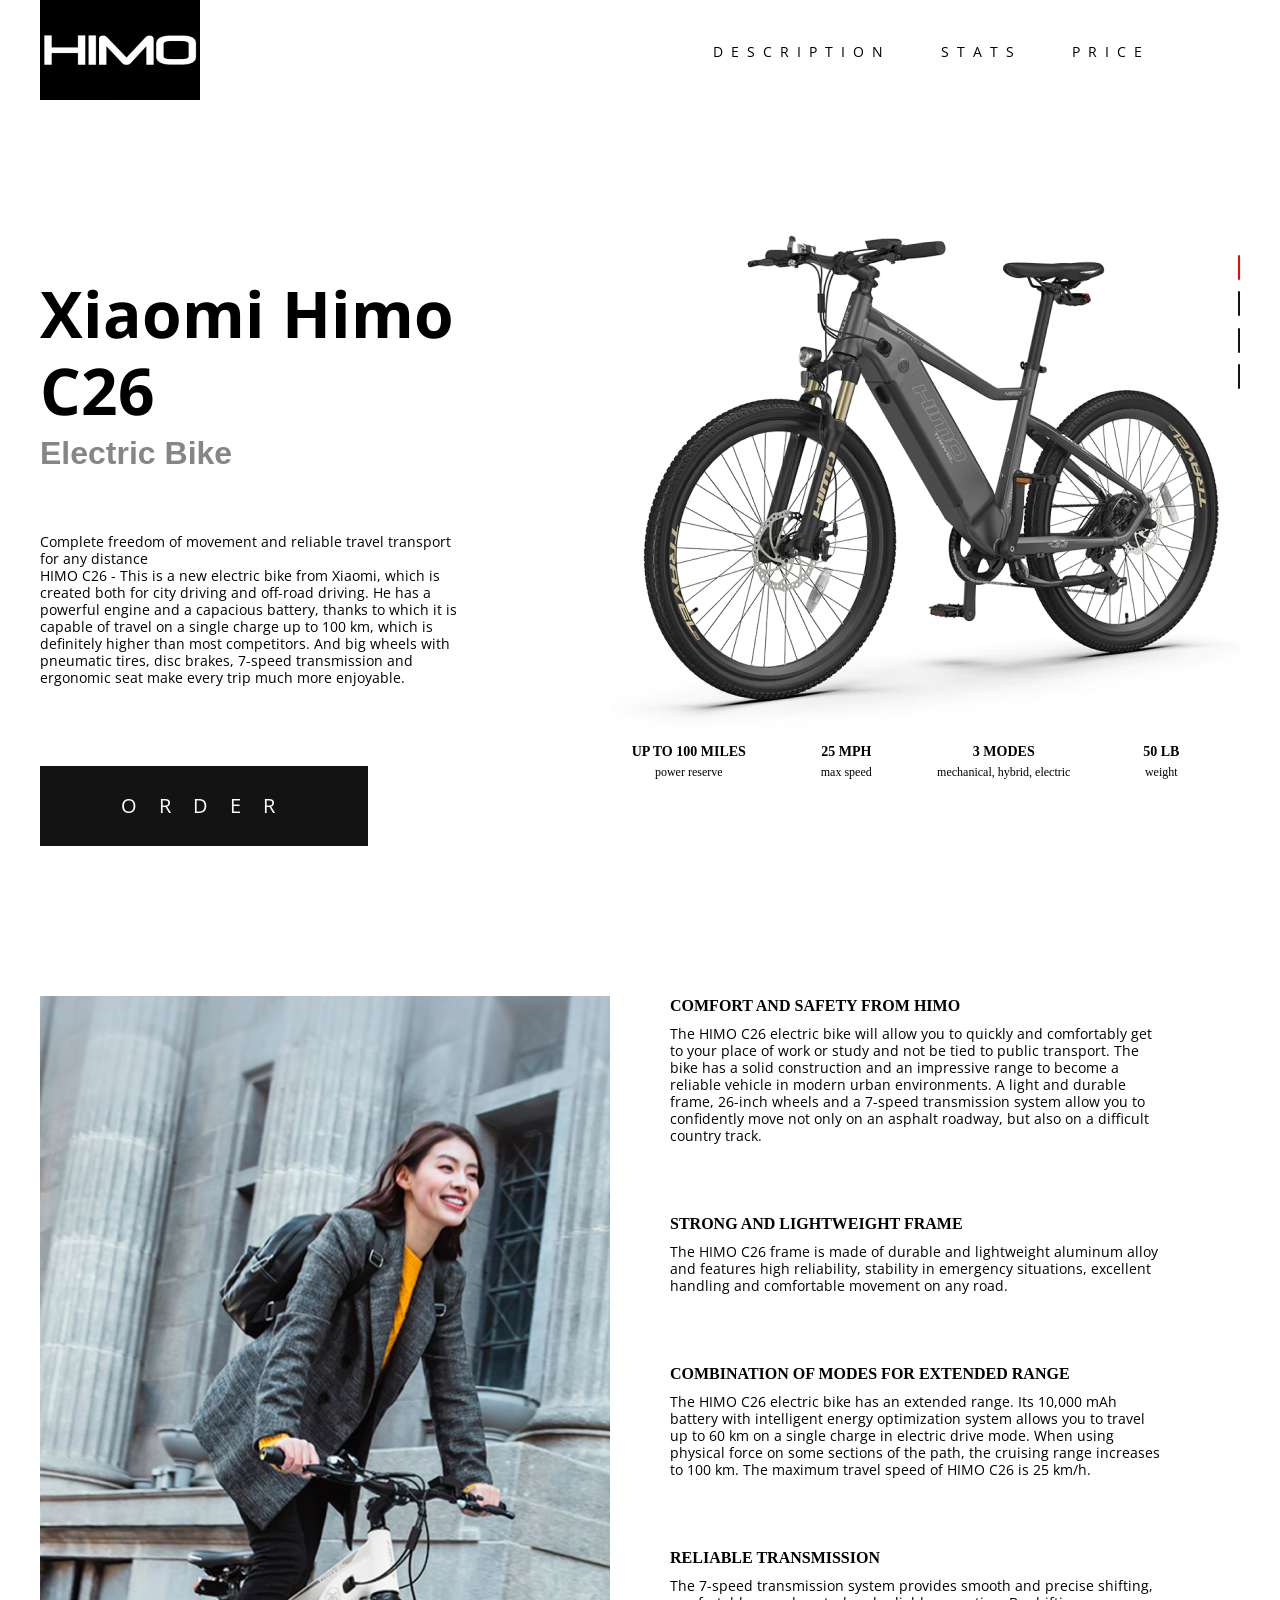
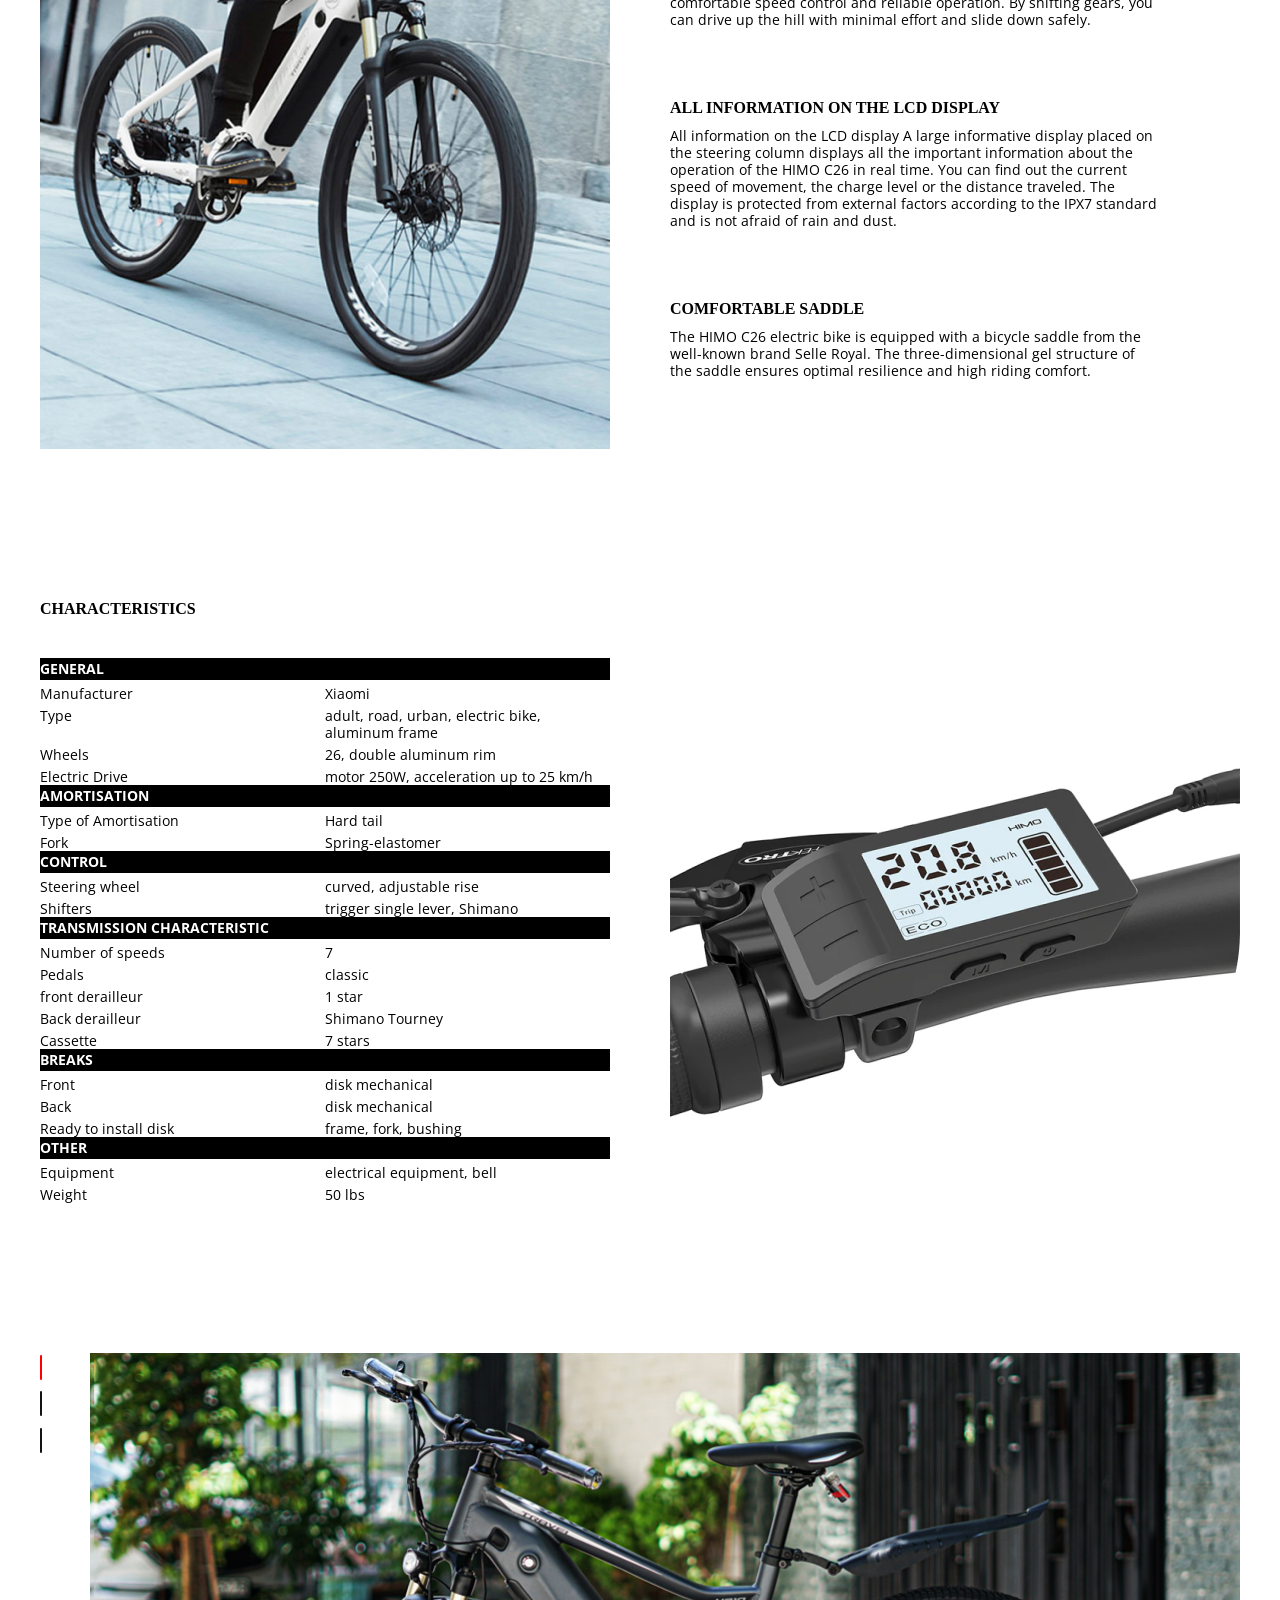
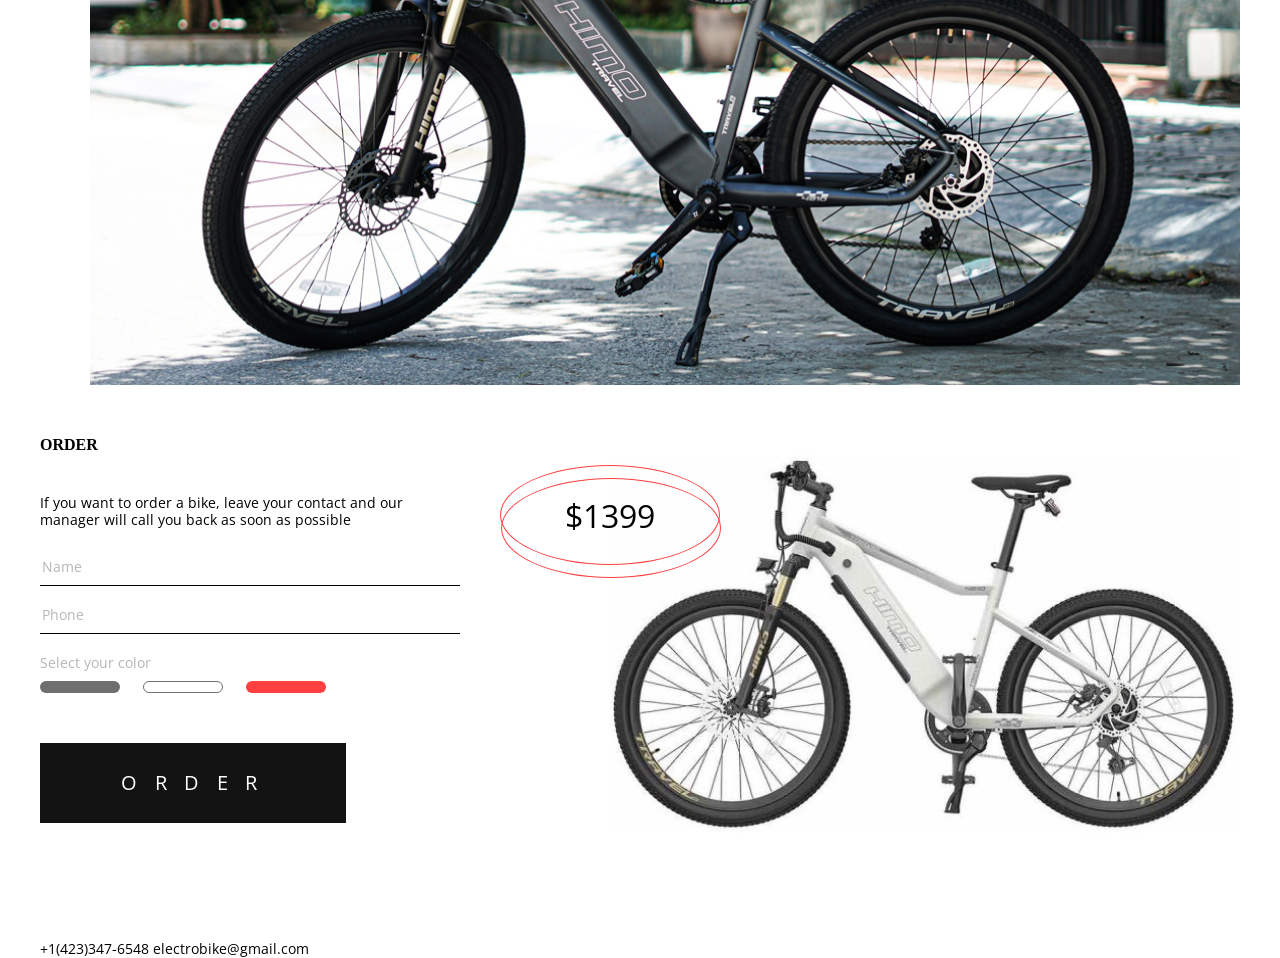
==== index.html @ 9885dae0 "footer template" ====
<!-- 
1. The first thing we do we create tag header with class header: header.header for navigation (under header means top thing aka navigation)

2. It is good rule to give a class/name to most tags, it make easy to work with them later, like apply property to them.

3. It is not a good practise to create .container for whole document. Better way to create same size container for different features in a page. Optimum widht 1200px. This size is good for human eye. 
<header class="header">
        <div class="container">

4. Creating logo and menu. You might think to put inside empty .container element but not, because you only use it for creating size of that container width 1200. 
In this case you create one more div.header__iner
  <header class="header">
        <div class="container">
            <div class="header__iner">
                and put inside logo and menu

5. header__iner  use double underscore as bem method, there are many other methods. - or _ but use __ : block is header and inside of it there is element header__iner and if wants to modiffy origginal use -- so it is header--popular

-6. Logo is always link, so we put image teg between a tag.

-7. for navigation around website use tag <nav> with class menu. it convention (from back in the day) to do as list ul li and inside anchors 

-8. class put right after opening tag: <img class="logo__img" src="images/logo.jpg" alt="logo">

9. Shortcuts:  w33.3%  h50  bgc  div#od  p0-10  mr70  m0-0-60  posa  tac 

10. !!! * {           the first line in css file
    box-sizing: border-box; or content-box;
    If border-box it is fix size and affect inword and if content-box the size is increasing outword
    standart set to content-box but for markup is better to set border-box
}

11. locate block in the middle use margin: 0 auto; where 0 - top & bottom and auto - will lead to repel from left & right to the middle as much as possible

12. !! width: 1200px it is not good practise to use static (constant) width, because it is not just being used on big displays, but also work on mobile devises as well. So instead we use max-width: 1200px, so when there is big screen it will use 1200, otherwise it will use whatever it can.

13. The most left edge of display in mobile devices too close to edge of phone so we need to make room from left side till text, it achives by using padding: 0 10px; 10px is optimum value for space. Also if there is set width 1200 then we have to increase by 20 because of padding

14. !!!! Every tag in html by default assign curtain padding and marging. It has done back in the day. So to solve this problem (but it does not completely set everything to 0, some still have p and m) need to download normalize css and !! important to insert before style.css otherwise it will override your style if you put normalize below

15 display: flex; locate blocks in a row

16 justify-content: space-betwen; will locate 2 blocks on the ends

17 Figma to see distance we select Inspection tab then select edge and than press and hold key Opt

18. ul has padding on the left where markers are so we put pl0, as well margin to 0; together with * we put them at the begining like standart.

19. list-style: none; to remove bullets from unordered list

20. If logo and text in different levels (vertically) to center them, inside the flexible container align-items: center 
She said that justify-content positions elements across the horizontal axis because the word itself is longer than align-items.

- 21. Color for anchor or text good practice to use color: inherit; If we want all navigation the same color, we assign value for main div and the rest is just inherit. 
Inheritance apply from the nearest div. Because link usually blue color

22. From lower case to upper case - we use text-transform: uppercase;

23. In body we set text size, font ... and downloading them from google fonts, adding bold if needed, see in figma all possible text weight. 
Put that font in body, not just in link.
Font-size, color, line-height

24. !! selector1 + selector2 {}, here + means 2nd selector. .menu__item + .menu__item How does it work. It search for selector1, then it looks for 2nd selector and it only apply properties to 2nd selector. It very handy when we do not want to apply property to all elements but only for specific elements. 1 element -50- 2 element -50- 3 element -20-     We originaly apply them 20 it creates 40 then we need 10 so we use this combination

Applying padding-top: 50px; for all but first .info__item + .info__item

! Margin and Padding is same thing you only see difference when there is backround color, otherwise it is white. Use margin: auto to center it.

25. !! With help of padding to anchor as well as assigning color to :hover it is create rectangular shape of hover effect. And we  can change size of rectangular with padding.

26. Transition need to make it slowly changes effect instead of momentarally 

27. Pixels - photos when you zoom in it shows squares and quality worsen. Unlike in vector images - they created from lines, curves when you zoom them they always in a good quality. 

28. !! Jpeg is smaller in a size but does not have transperency (white background) unlike in PNG but it is a bigger size.

29. if we add hidden in a class. It will hide everything inside that class <div> class="modal hidden"</div> and if we remove it then it will show. But before that we need to add .hidden {display: none;}

30. When we create general empty div/section in which will be located relative elements to this div. So for this one we assign padding to div above and down: 100px 0 150px;

31. When use Flex need use flex-basis instead of width. It is almost synonym, only means along main axe. But it also fine to use width

32. when 2 classes are the same to apply different property to each one use :nth-child(1) then 2 but need to wrap them in extra div

33. If in Figma does not show size use rectengular in order to know size

34. Vertical margin has issue if to put margin-bottom: 20 and margin-top: 30. Instead of margin: 50 will be largest margin: 30. Good practise to use always margin-bottom or margin-top.

35. For link apply padding and marging we have to use display: inline-block, because by default link is a span

36. To create space between leters using: letter-spacing: (1.1)em;

37. Slick slider written on JQuery, browser by itself does not understand JQ unless we specify to browser how to use JQ. We do it same way as we attached google fonts. Searching for "google jquery cdn"  <script src="https://ajax.googleapis.com/ajax/libs/jquery/3.6.0/jquery.min.js"></script> and paste it in html

38. <script> locate them before closing <body> because scripts are more resoursable, that is why need more time to load them. That is why for us more important to load content and only then script. Otherwise if we put them on top, once it load it will take few seconds and only then load content. Nobody will wait that long and go out from site.

39. Then we need to create and attach file like folder js with file main.js and connect it below JQ script

40. Structure of slider located in tab 'usage'. It need to be one parent div and childs div aka our images. In our example there are: bike-slider and bike-slider__item. 
Second we need to link slick.css but first we need to download it from slick website and copy slick.css to our styles folder.
Third same thing with slick.min.js 
Forth link css and js in html
! Our own styles.css need to be last from css links
! Same thing with connecting js; JQ first, then slick.min.js
Fifth. In main.js $(function () {$(".bike-slider").slick({});});
Six. There is some issues we have to add: max-width: 630px in .bike__column-slider
Seventh. We can also add theme from slick to chose how it gonna look.
Eights: In slick - settings we can customize: git rid of arrows or add dots.$(function () {$(".bike-slider").slick({arrows: false,dots: true,});});
Nines: Custumes dots, right click on them .slick-dots


position: absolute; allows to put it anywhere with properties top, right, bottom, left

41. To copy image from Figma: click on image -> Design -> Export -> select jpg

42. Applying padding-top: 50px; for all but first .info__item + .info__item

When we create empty div and inside of this empty div we will put other tags. This empty div we use to set distance to other element below this one like margin-bottom: 150px;

43. Property inside flex: align-self: center we use it in flex box

44. If two things have same properties, in styles.css we just separate them with comma .form__input-name, .form__input-phone {}

45. border: none; to remove border from input field and put placeholder and border-bottom to make underline

46. radio input (circle) we can not apply styles to it, so we need to hide it.

47. once we click on input, by default it gives us outline, to remove it use outline: none

48. if we won't add property name to each radio input then user can select multiple radio buttons at once, name='' preventing it.

49. in radio; property checked means by default that radio button will be selected once page loaded originaly. 

50. if we use property position: absolute; it will be relate to entire screen, but if this div located inside other div and we apply position: relative to parent div, then child div with property  position: absolute will be position based on size of parent, with the help of left, right
-->

<!DOCTYPE html>
<html lang="en">
  <head>
    <meta charset="UTF-8" />
    <meta name="viewport" content="width=device-width, initial-scale=1.0" />
    <title>Xiaomi</title>
    <link rel="stylesheet" href="css/normalize.css" />
    <link rel="preconnect" href="https://fonts.googleapis.com" />
    <link rel="preconnect" href="https://fonts.gstatic.com" crossorigin />
    <link
      href="https://fonts.googleapis.com/css2?family=Charis+SIL:wght@400;700&family=Open+Sans&display=swap"
      rel="stylesheet"
    />
    <link rel="stylesheet" href="css/slick.css" />
    <link rel="stylesheet" href="css/style.css" />
  </head>

  <body>
    <header class="header">
      <div class="container">
        <div class="header__inner">
          <a class="logo" href="#">
            <img class="logo__img" src="images/logo.jpg" alt="logo" />
          </a>
          <nav class="menu">
            <ul class="menu__list">
              <li class="menu__item">
                <a href="" class="menu__link letterSpace">Description</a>
              </li>
              <li class="menu__item">
                <a href="" class="menu__link letterSpace">Stats</a>
              </li>
              <li class="menu__item">
                <a href="" class="menu__link letterSpace">Price</a>
              </li>
            </ul>
          </nav>
        </div>
      </div>
    </header>
    <section class="bike">
      <div class="container">
        <div class="bike__inner">
          <div class="bike__column">
            <h1 class="bike__title">Xiaomi Himo C26</h1>
            <h3 class="bike__subtitle">Electric Bike</h3>
            <p class="bike__text">
              Complete freedom of movement and reliable travel transport for any
              distance
            </p>
            <p class="bike__text">
              HIMO C26 - This is a new electric bike from Xiaomi, which is
              created both for city driving and off-road driving. He has a
              powerful engine and a capacious battery, thanks to which it is
              capable of travel on a single charge up to 100 km, which is
              definitely higher than most competitors. And big wheels with
              pneumatic tires, disc brakes, 7-speed transmission and ergonomic
              seat make every trip much more enjoyable.
            </p>
            <a class="bike__link" href="#">Order</a>
          </div>
          <div class="bike__column bike__column-slider">
            <div class="bike-slider">
              <img class="bike-slider__item" src="images/bike-1.jpg" alt="" />
              <img class="bike-slider__item" src="images/bike-2.jpg" alt="" />
              <img class="bike-slider__item" src="images/bike-3.jpg" alt="" />
              <img class="bike-slider__item" src="images/bike-4.jpg" alt="" />
            </div>
            <ul class="bike__list">
              <li class="bike__list-item">
                up to 100 miles
                <span>Power reserve</span>
              </li>
              <li class="bike__list-item">
                25 mph
                <span>Max speed</span>
              </li>
              <li class="bike__list-item">
                3 modes
                <span>mechanical, hybrid, electric</span>
              </li>
              <li class="bike__list-item">
                50 lb
                <span>weight</span>
              </li>
            </ul>
          </div>
        </div>
      </div>
    </section>
    <section class="info">
      <div class="container">
        <!-- for width-->
        <div class="info__inner">
          <!--2 parts: img & text-->
          <img class="info__img" src="images/info-img.jpg" alt="" />
          <div class="info__list">
            <div class="info__item">
              <h4 class="info__item-title">Comfort and safety from HIMO</h4>
              <p class="info__item-text">
                The HIMO C26 electric bike will allow you to quickly and
                comfortably get to your place of work or study and not be tied
                to public transport. The bike has a solid construction and an
                impressive range to become a reliable vehicle in modern urban
                environments. A light and durable frame, 26-inch wheels and a
                7-speed transmission system allow you to confidently move not
                only on an asphalt roadway, but also on a difficult country
                track.
              </p>
            </div>
            <div class="info__item">
              <h4 class="info__item-title">Strong and lightweight frame</h4>
              <p class="info__item-text">
                The HIMO C26 frame is made of durable and lightweight aluminum
                alloy and features high reliability, stability in emergency
                situations, excellent handling and comfortable movement on any
                road.
              </p>
            </div>
            <div class="info__item">
              <h4 class="info__item-title">
                Combination of modes for extended range
              </h4>
              <p class="info__item-text">
                The HIMO C26 electric bike has an extended range. Its 10,000 mAh
                battery with intelligent energy optimization system allows you
                to travel up to 60 km on a single charge in electric drive mode.
                When using physical force on some sections of the path, the
                cruising range increases to 100 km. The maximum travel speed of
                HIMO C26 is 25 km/h.
              </p>
            </div>
            <div class="info__item">
              <h4 class="info__item-title">Reliable transmission</h4>
              <p class="info__item-text">
                The 7-speed transmission system provides smooth and precise
                shifting, comfortable speed control and reliable operation. By
                shifting gears, you can drive up the hill with minimal effort
                and slide down safely.
              </p>
            </div>
            <div class="info__item">
              <h4 class="info__item-title">
                All information on the LCD display
              </h4>
              <p class="info__item-text">
                All information on the LCD display A large informative display
                placed on the steering column displays all the important
                information about the operation of the HIMO C26 in real time.
                You can find out the current speed of movement, the charge level
                or the distance traveled. The display is protected from external
                factors according to the IPX7 standard and is not afraid of rain
                and dust.
              </p>
            </div>
            <div class="info__item">
              <h4 class="info__item-title">Comfortable saddle</h4>
              <p class="info__item-text">
                The HIMO C26 electric bike is equipped with a bicycle saddle
                from the well-known brand Selle Royal. The three-dimensional gel
                structure of the saddle ensures optimal resilience and high
                riding comfort.
              </p>
            </div>
          </div>
        </div>
      </div>
    </section>
    <section class="characteristics">
      <div class="container">
        <h4>Characteristics</h4>
        <div class="characteristics__inner">
          <div class="characteristics__items">
            <ul class="characteristics__list">
              <li class="characteristics__title">General</li>
              <li class="characteristics__line">
                <p class="characteristics__name">Manufacturer</p>
                <p class="characteristics__descr">Xiaomi</p>
              </li>
              <li class="characteristics__line">
                <p class="characteristics__name">Type</p>
                <p class="characteristics__descr">
                  adult, road, urban, electric bike, aluminum frame
                </p>
              </li>
              <li class="characteristics__line">
                <p class="characteristics__name">Wheels</p>
                <p class="characteristics__descr">26, double aluminum rim</p>
              </li>
              <li class="characteristics__line">
                <p class="characteristics__name">Electric Drive</p>
                <p class="characteristics__descr">
                  motor 250W, acceleration up to 25 km/h
                </p>
              </li>
            </ul>

            <ul class="characteristics__list">
              <li class="characteristics__title">Amortisation</li>
              <li class="characteristics__line">
                <p class="characteristics__name">Type of Amortisation</p>
                <p class="characteristics__descr">Hard tail</p>
              </li>
              <li class="characteristics__line">
                <p class="characteristics__name">Fork</p>
                <p class="characteristics__descr">Spring-elastomer</p>
              </li>
            </ul>

            <ul class="characteristics__list">
              <li class="characteristics__title">Control</li>
              <li class="characteristics__line">
                <p class="characteristics__name">Steering wheel</p>
                <p class="characteristics__descr">curved, adjustable rise</p>
              </li>
              <li class="characteristics__line">
                <p class="characteristics__name">Shifters</p>
                <p class="characteristics__descr">
                  trigger single lever, Shimano
                </p>
              </li>
            </ul>

            <ul class="characteristics__list">
              <li class="characteristics__title">
                Transmission characteristic
              </li>
              <li class="characteristics__line">
                <p class="characteristics__name">Number of speeds</p>
                <p class="characteristics__descr">7</p>
              </li>
              <li class="characteristics__line">
                <p class="characteristics__name">Pedals</p>
                <p class="characteristics__descr">classic</p>
              </li>
              <li class="characteristics__line">
                <p class="characteristics__name">front derailleur</p>
                <p class="characteristics__descr">1 star</p>
              </li>
              <li class="characteristics__line">
                <p class="characteristics__name">Back derailleur</p>
                <p class="characteristics__descr">Shimano Tourney</p>
              </li>
              <li class="characteristics__line">
                <p class="characteristics__name">Cassette</p>
                <p class="characteristics__descr">7 stars</p>
              </li>
            </ul>

            <ul class="characteristics__list">
              <li class="characteristics__title">Breaks</li>
              <li class="characteristics__line">
                <p class="characteristics__name">Front</p>
                <p class="characteristics__descr">disk mechanical</p>
              </li>
              <li class="characteristics__line">
                <p class="characteristics__name">Back</p>
                <p class="characteristics__descr">disk mechanical</p>
              </li>
              <li class="characteristics__line">
                <p class="characteristics__name">Ready to install disk</p>
                <p class="characteristics__descr">frame, fork, bushing</p>
              </li>
            </ul>

            <ul class="characteristics__list">
              <li class="characteristics__title">Other</li>
              <li class="characteristics__line">
                <p class="characteristics__name">Equipment</p>
                <p class="characteristics__descr">electrical equipment, bell</p>
              </li>
              <li class="characteristics__line">
                <p class="characteristics__name">Weight</p>
                <p class="characteristics__descr">50 lbs</p>
              </li>
            </ul>
          </div>
          <img
            class="characteristics__img"
            src="images/characteristics-img.jpg"
            alt=""
          />
        </div>
      </div>
    </section>
    <div class="slider">
      <div class="container">
        <div class="slider__items">
          <div class="slider__item">
            <img class="slider__img" src="images/slider-0.jpg" alt="" />
          </div>
          <div class="slider__item">
            <img class="slider__img" src="images/slider-2.jpg" alt="" />
          </div>
          <div class="slider__item">
            <img class="slider__img" src="images/slider-3.jpg" alt="" />
          </div>
        </div>
      </div>
    </div>
    <section class="price">
      <div class="container">
        <div class="price__inner">
          <form class="form">
            <h4 class="form__title">Order</h4>
            <p class="form__text">
              If you want to order a bike, leave your contact and our manager
              will call you back as soon as possible
            </p>
            <input class="form__input-name" type="text" placeholder="Name" />
            <input class="form__input-phone" type="tel" placeholder="Phone" />
            <p class="form__input-text">Select your color</p>
            <div class="form__label-box">
              <label class="form__label">
                <input type="radio" class="form__input-radio" name="radio" />
                <div class="form__bike">
                  <img
                    class="form__bike-img"
                    src="images/bike-grey.jpg"
                    alt=""
                  />
                  <p class="form__bike-price"><span>$1499</span></p>
                </div>
                <div class="form__radio-style form__radio-style--grey"></div>
              </label>
              <label class="form__label">
                <input
                  type="radio"
                  class="form__input-radio"
                  name="radio"
                  checked
                />
                <div class="form__bike">
                  <img
                    class="form__bike-img"
                    src="images/bike-white.jpg"
                    alt=""
                  />
                  <p class="form__bike-price"><span>$1399</span></p>
                </div>
                <div class="form__radio-style form__radio-style--white"></div>
              </label>
              <label class="form__label">
                <input type="radio" class="form__input-radio" name="radio" />
                <div class="form__bike">
                  <img
                    class="form__bike-img"
                    src="images/bike-red.jpg"
                    alt=""
                  />
                  <p class="form__bike-price"><span>$1599</span></p>
                </div>
                <div class="form__radio-style form__radio-style--red"></div>
              </label>
            </div>
            <button class="form__btn" type="submit">ORDER</button>
          </form>
        </div>
      </div>
    </section>
    <footer class="footer">
      <div class="container">
        <div class="footer__inner">
          <a class="footer__link" href="#"></a>
          <div class="footer__social">
            <a class="footer__social-link" href="#"
              ><img
                src="images/instagram.svg"
                alt=""
                class="footer__social-img"
            /></a>
            <a class="footer__social-link" href="#"
              ><img src="images/facebook.svg" alt="" class="footer__social-img"
            /></a>
          </div>
          <div class="footer__contacts">
            <a class="footer__contacts-link" href="tel:+1(423)347-6548"
              >+1(423)347-6548</a
            >
            <a class="footer__contacts-link" href="mailto:electrobike@gmail.com"
              >electrobike@gmail.com</a
            >
          </div>
        </div>
      </div>
    </footer>
    <script src="https://ajax.googleapis.com/ajax/libs/jquery/3.6.0/jquery.min.js"></script>
    <script src="js/slick.min.js"></script>
    <script src="js/main.js"></script>
  </body>
</html>
---- css/style.css ----
*,
*::after,
*::before {
  box-sizing: border-box;
}

body {
  font-family: "Charis SIL", serif;
  font-family: "Open Sans", sans-serif;
  font-weight: 400px;
  font-size: 14px;
  line-height: 17px;
}

a {
  text-decoration: none;
  color: inherit;
}

p {
  margin: 0;
}

ul {
  list-style: none;
  margin: 0;
  padding: 0;
}

.container {
  max-width: 1220px;
  padding: 0 10px;
  margin: 0 auto;
}

.header__inner {
  display: flex;
  justify-content: space-between;
  align-items: center;
}

.menu {
  margin-right: 70px;
}

.menu__list {
  display: flex;
}

.menu__link {
  text-transform: uppercase;
  padding: 42px 20px;
}

.menu__link:hover {
  color: white;
  background-color: rgb(12, 12, 12);
  transition: 0.5s;
}

.menu__item + .menu__item {
  padding-left: 10px;
}

.bike {
  padding: 100px 0 150px;
}

.bike__inner {
  display: flex;
  justify-content: space-between;
}

.bike__column-slider {
  flex-basis: 630px;
  margin-left: 30px;
  max-width: 630px;
}

.bike__title {
  font-size: 64px;
  font-weight: 700;
  line-height: 77px;
  margin: 72px 0 5px;
}

.bike__subtitle {
  margin: 0 0 60px;
  font-size: 32px;
  line-height: 39px;
  color: #878686;
  font-family: "Trebuchet MS", "Lucida Sans Unicode", "Lucida Grande",
    "Lucida Sans", Arial, sans-serif;
}

.bike__text {
  max-width: 420px;
}

.bike__link {
  margin-top: 80px;
  display: inline-block;
  background-color: #131313;
  color: white;
  padding: 28px 71px 28px 81px;
  font-size: 20px;
  line-height: 24px;
  letter-spacing: 1.1em;
  text-transform: uppercase;
}

.letterSpace {
  letter-spacing: 0.5rem;
}

.bike-slider .slick-dots {
  top: 50px;
  right: 0;
}

.slick-dots {
  position: absolute;
}

.slick-dots li + li {
  padding-top: 10px;
}

.slick-dots button {
  font-size: 0;
  padding: 0;
  border: none;
  background-color: #131313;
  height: 25px;
  width: 2px;
  border-radius: 7px;
  cursor: pointer;
  transition: all 0.3s;
}

.slick-dots button:hover,
.slick-active button {
  background-color: red;
}

.bike__list {
  margin-top: 15px;
  display: flex;
  justify-content: space-around;
}

.bike__list-item {
  font-family: "Inter";
  font-style: normal;

  font-size: 14px;
  line-height: 17px;
  font-weight: 700;
  text-transform: uppercase;
  flex-basis: 160px;
  text-align: center;
}

.bike__list-item span {
  display: block;
  margin-top: 5px;
  font-family: "Inter";
  font-style: normal;
  font-weight: 400;
  font-size: 12px;
  line-height: 15px;
  text-transform: lowercase;
}
.info {
  margin-bottom: 150px;
}
.info__inner {
  display: flex;
}

.info__img {
  margin-right: 60px;
  flex-basis: 570px;
  object-fit: cover;
}

.info__list {
  flex-basis: 490px;
}

.info__item + .info__item {
  padding-top: 70px;
}

.info__item-title {
  font-size: 16px;
  line-height: 19px;
  text-transform: uppercase;
  margin: 0 0 10px;
  font-family: "Inter";
}

.info__item-text {
  min-width: 450px;
}

.characteristics {
  margin-bottom: 150px;
}

h4 {
  margin-bottom: 40px;
  font-size: 16px;
  line-height: 19px;
  text-transform: uppercase;
  font-family: "Inter";
  font-style: normal;
  font-weight: 700;
}

.characteristics__inner {
  display: flex;
}

.characteristics__img {
  align-self: center;
}

.characteristics__items {
  flex-basis: 570px;
  margin-right: 60px;
}

.characteristics__items + .characteristics__items {
  padding-top: 30px;
}

.characteristics__title {
  padding: 2px 0 3px;
  text-transform: uppercase;
  background-color: black;
  color: white;
  font-weight: 700;
}

.characteristics__line {
  display: flex;
  padding-top: 5px;
}

.characteristics__name {
  flex-basis: 285px;
}
.characteristics__descr {
  flex-basis: 285px;
}

.slider {
  margin-bottom: 50px;
}

.slider__items .slick-dots {
  top: 0;
  left: 0;
}
.slider__item {
  padding-left: 50px;
}

.price {
  margin-bottom: 100px;
}

.price__inner {
  position: relative;
}

.form {
  max-width: 420px;
}

.form__title {
  font-family: "Inter";
  font-style: normal;
  font-weight: 700;
  font-size: 16px;
  line-height: 19px;
  text-transform: uppercase;
  margin-bottom: 40px;
}

.form__text {
  min-width: 300px;
  margin-bottom: 30px;
}

.form__input-name,
.form__input-phone {
  width: 100%;
  border: none; /*to remove border from input field*/
  border-bottom: 1px solid #000;
  padding-bottom: 10px;
  margin-bottom: 20px;
  outline: none;
}

.form__input-name::placeholder,
.form__input-phone::placeholder,
.form__input-text {
  color: #6f6f6f;
  opacity: 0.5;
}

.form__input-text {
  margin-bottom: 10px;
}

.form__label-box {
  display: flex;
  margin-bottom: 50px;
}

.form__label + .form__label {
  margin-left: 23px;
}

.form__input-radio {
  position: absolute;
  width: 1px;
  height: 1px;
  overflow: hidden;
  clip: rect(0 0 0 0);
}

.form__input-radio:checked + .form__bike {
  display: block;
}

.form__bike-price {
  font-size: 32px;
  position: absolute;
  top: 30px;
  left: 0;
  right: 0;
  width: 220px;
  height: 100px;
  display: flex;
  justify-content: center;
  align-items: center;
  border: 1px solid #ff4040;
  border-radius: 50%;
  transform: translateX(-50%);
}

.form__bike-price::after {
  content: "";
  font-size: 32px;
  position: absolute;
  top: 12px;
  left: 0;
  width: 220px;
  height: 100px;
  border: 1px solid #ff4040;
  border-radius: 50%;
}

.form__bike {
  display: none;
  position: absolute;
  right: 0;
  top: 0;
}

.form__radio-style {
  border-radius: 30px;
  width: 80px;
  height: 12px;
}

.form__radio-style--grey {
  background: #6f6f6f;
}

.form__radio-style--white {
  background: #fff;
  border: 1px solid #6f6f6f;
}
.form__radio-style--red {
  background: #ff4040;
}

.form__btn {
  background-color: #131313;
  padding: 28px 71px 28px 81px;
  letter-spacing: 1.1rem;
  text-transform: uppercase;
  border: none;
  color: #fff;
  font-size: 20px;
  line-height: 24px;
  cursor: pointer;
}
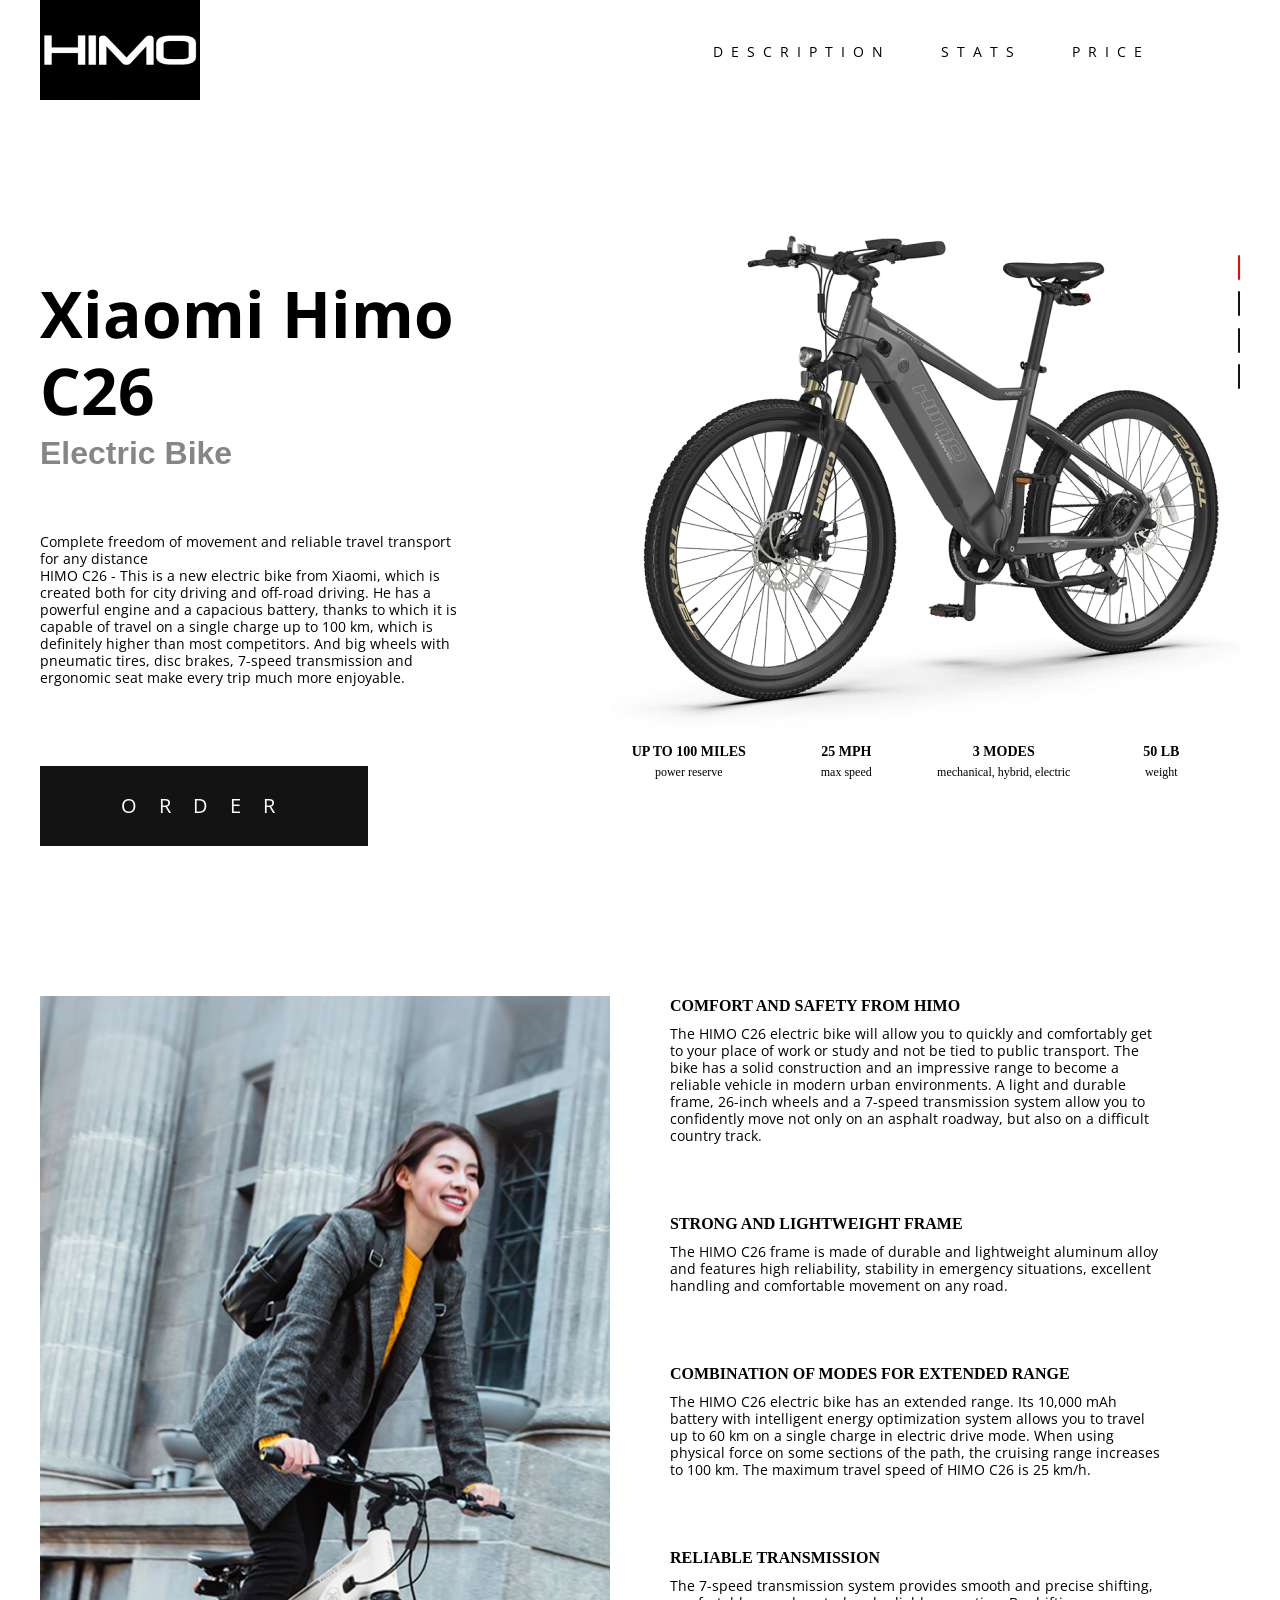
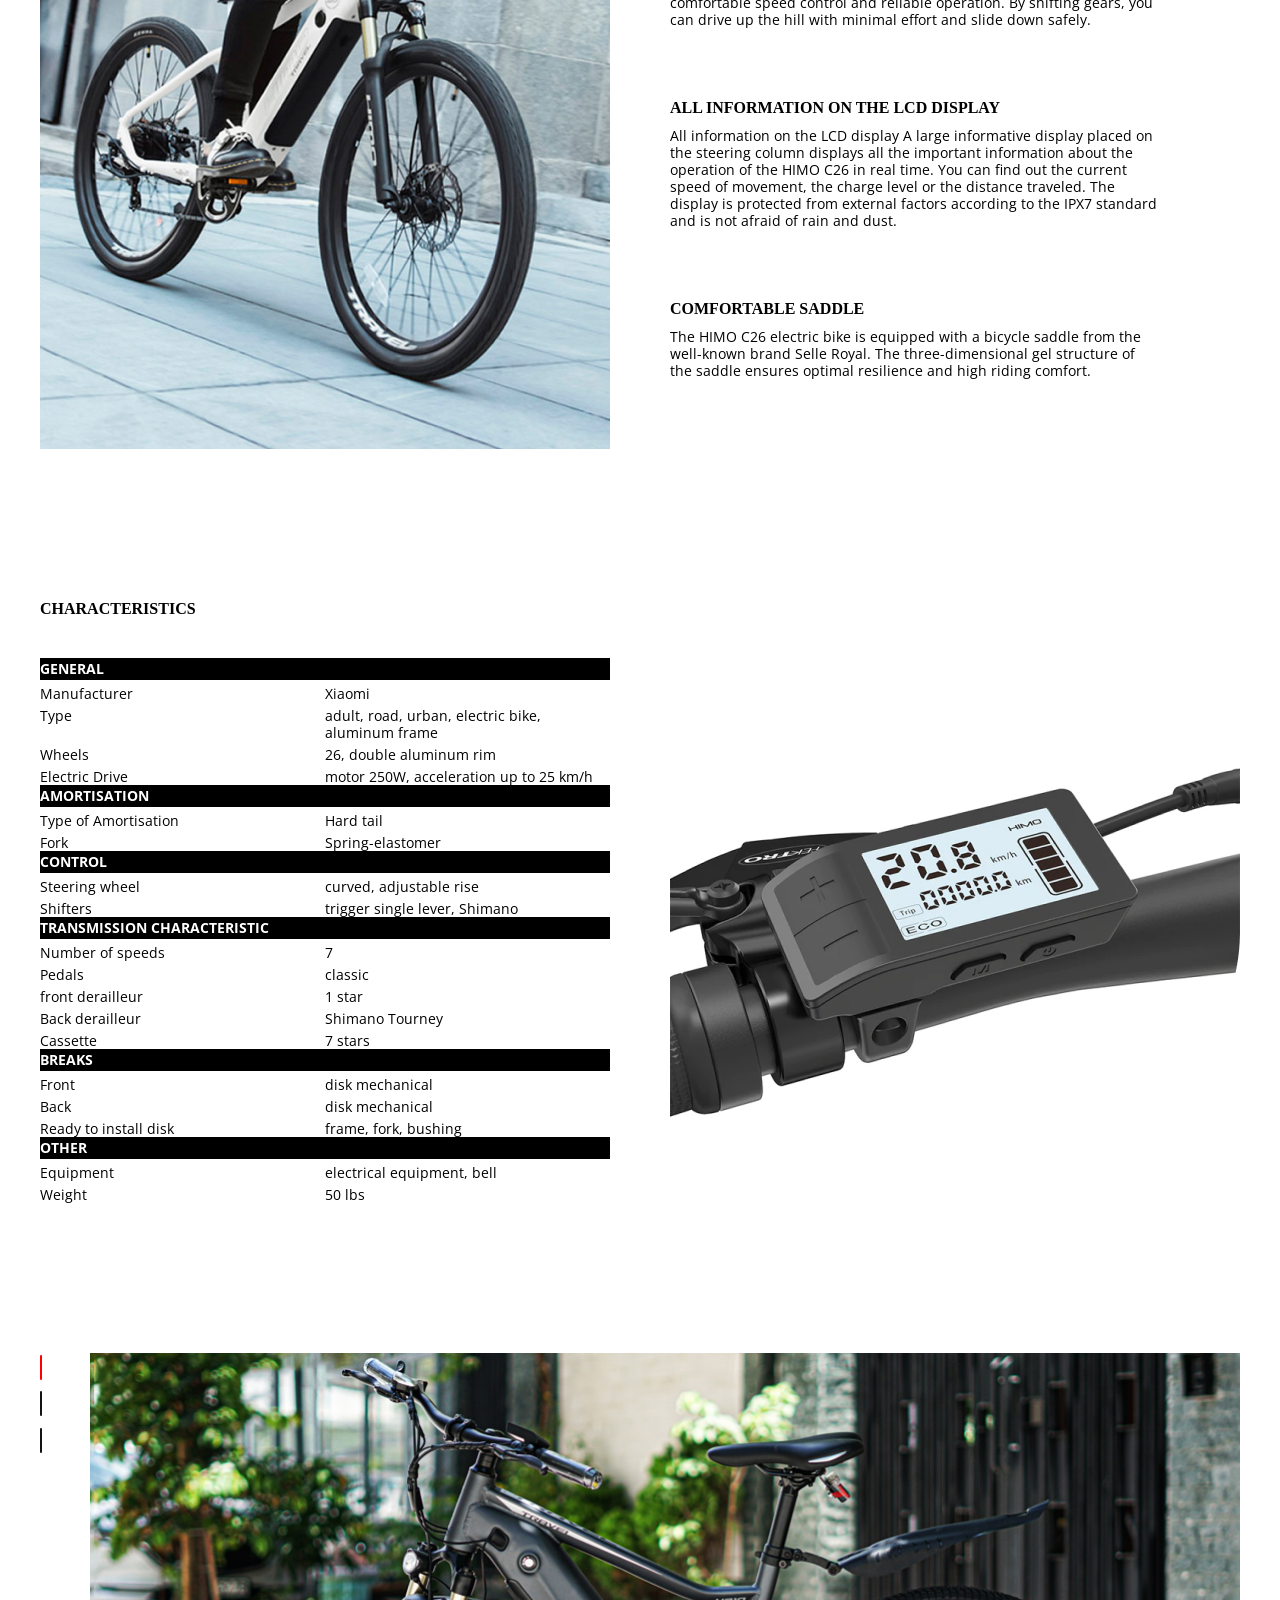
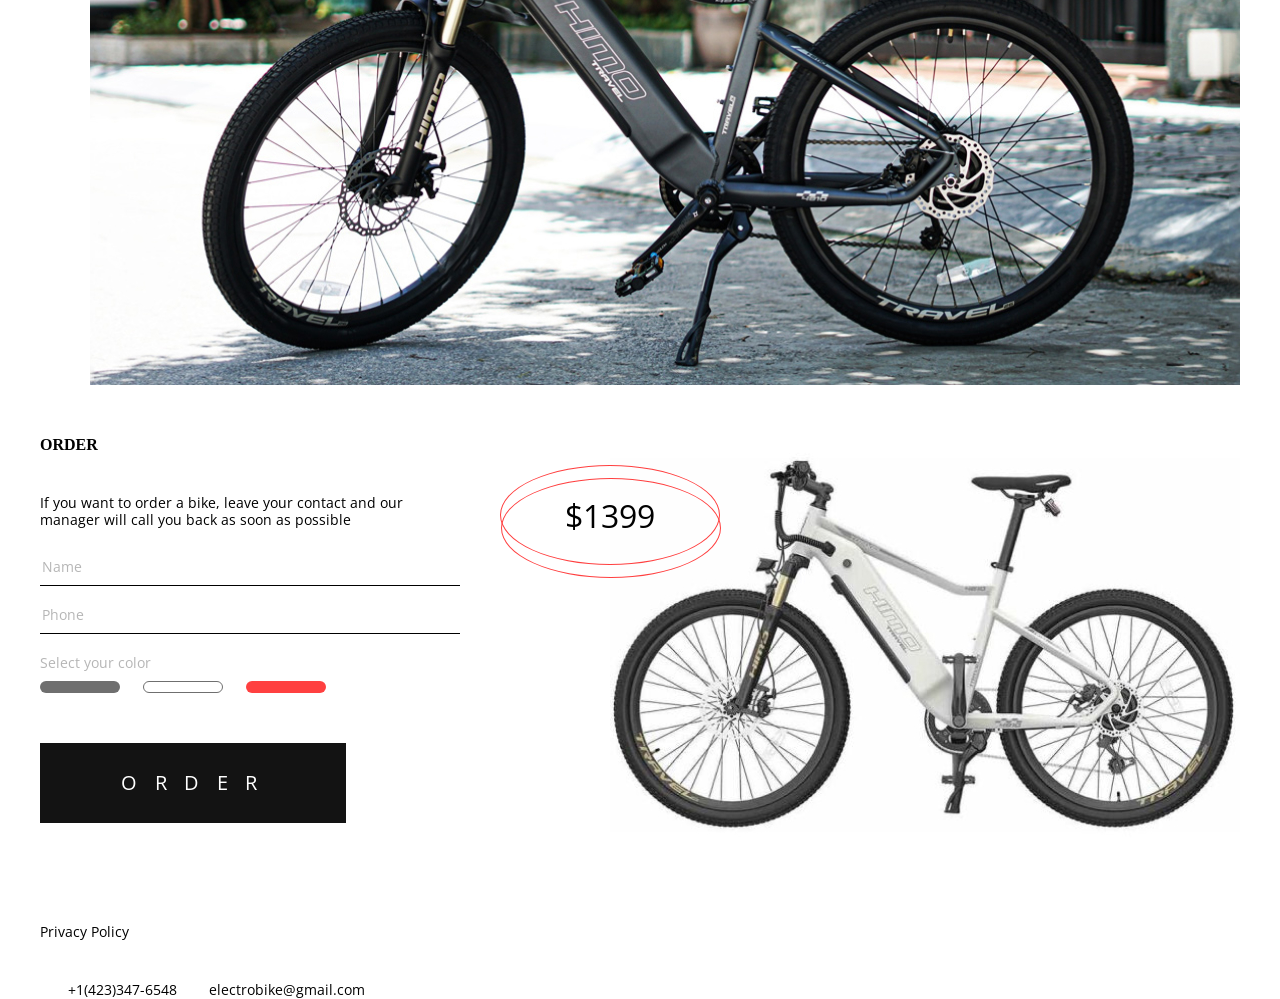
==== commit 005e3a04: "icons for footer" ====
--- a/index.html
+++ b/index.html
@@ -497,7 +497,7 @@
     <footer class="footer">
       <div class="container">
         <div class="footer__inner">
-          <a class="footer__link" href="#"></a>
+          <a class="footer__link" href="#">Privacy Policy</a>
           <div class="footer__social">
             <a class="footer__social-link" href="#"
               ><img
@@ -510,12 +510,17 @@
             /></a>
           </div>
           <div class="footer__contacts">
-            <a class="footer__contacts-link" href="tel:+1(423)347-6548"
-              >+1(423)347-6548</a
+            <a class="footer__contacts-link" href="tel:+1(423)347-6548">
+              <img class="footer__contacts-img" src="images/phone.svg" alt="" />
+              <span>+1(423)347-6548</span>
+            </a>
+            <a
+              class="footer__contacts-link"
+              href="mailto:electrobike@gmail.com"
             >
-            <a class="footer__contacts-link" href="mailto:electrobike@gmail.com"
-              >electrobike@gmail.com</a
-            >
+              <img class="footer__contacts-img" src="images/email.svg" alt="" />
+              <span>electrobike@gmail.com</span>
+            </a>
           </div>
         </div>
       </div>
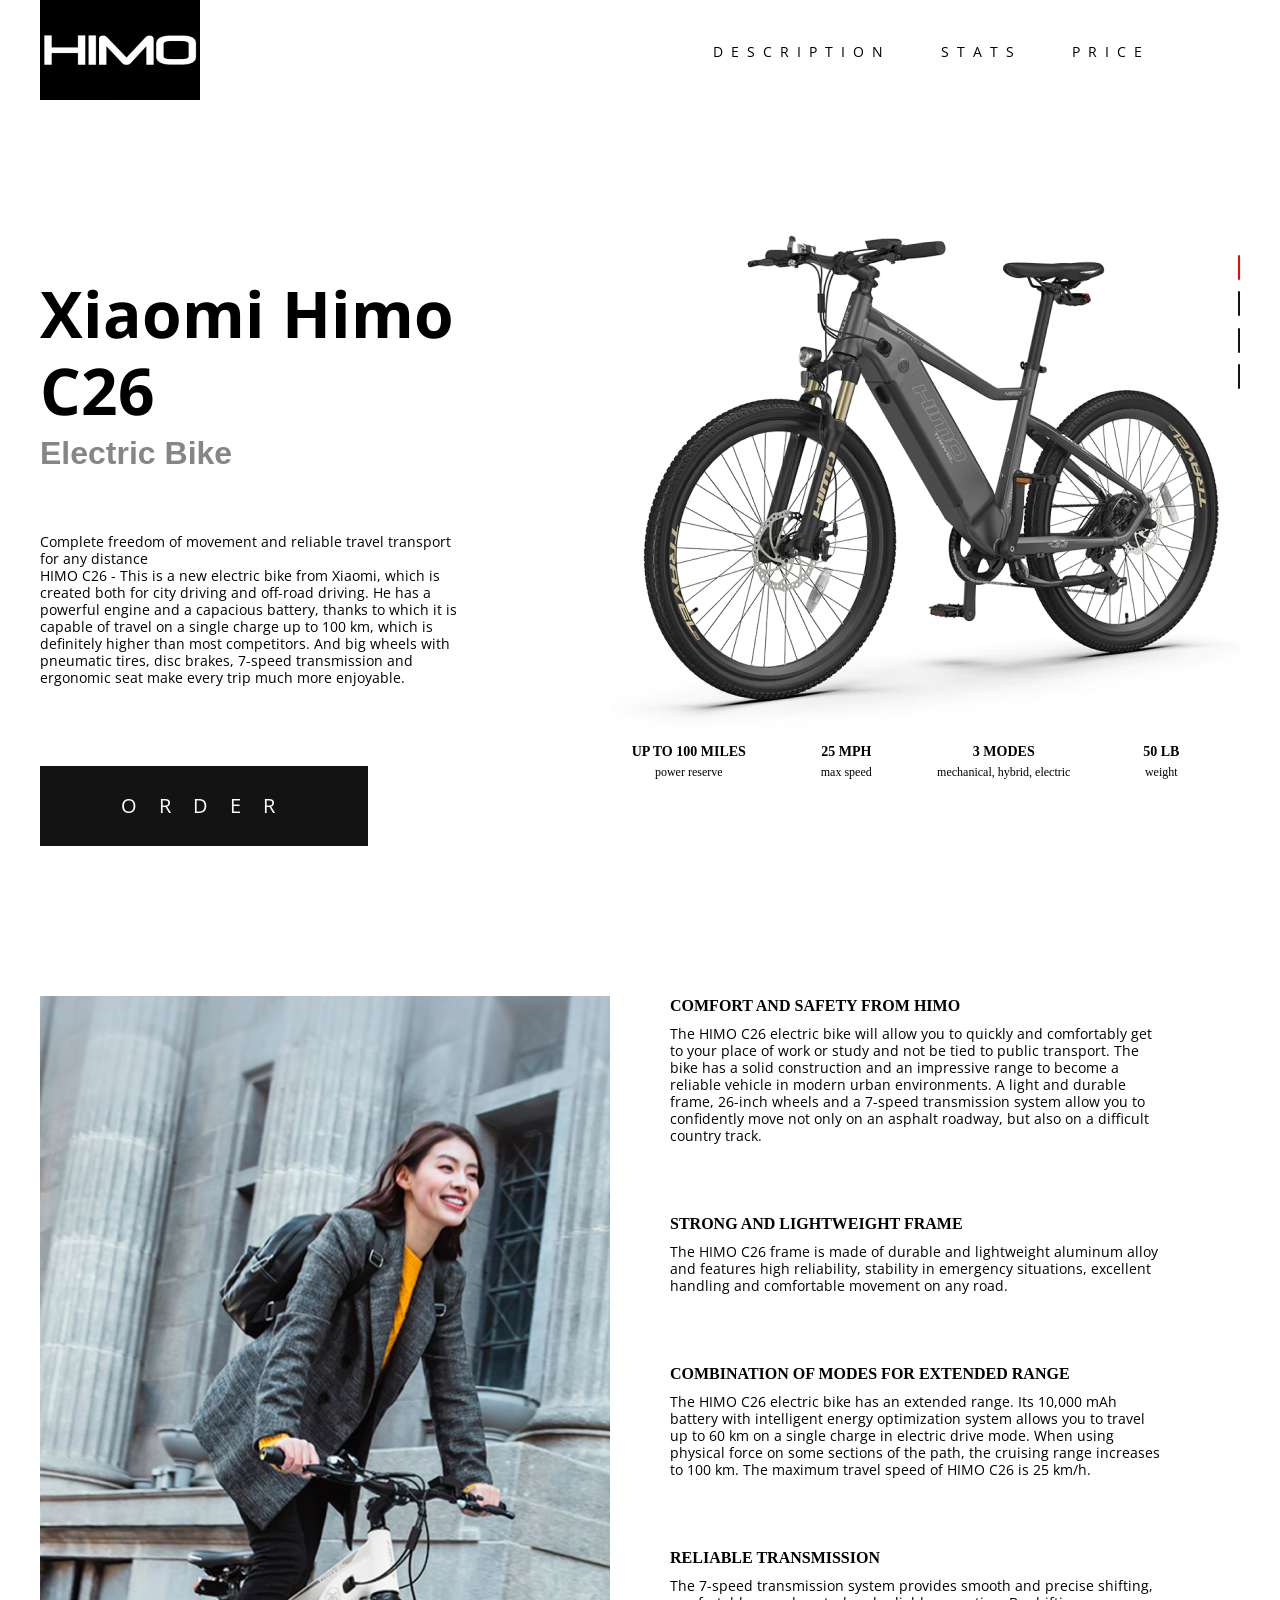
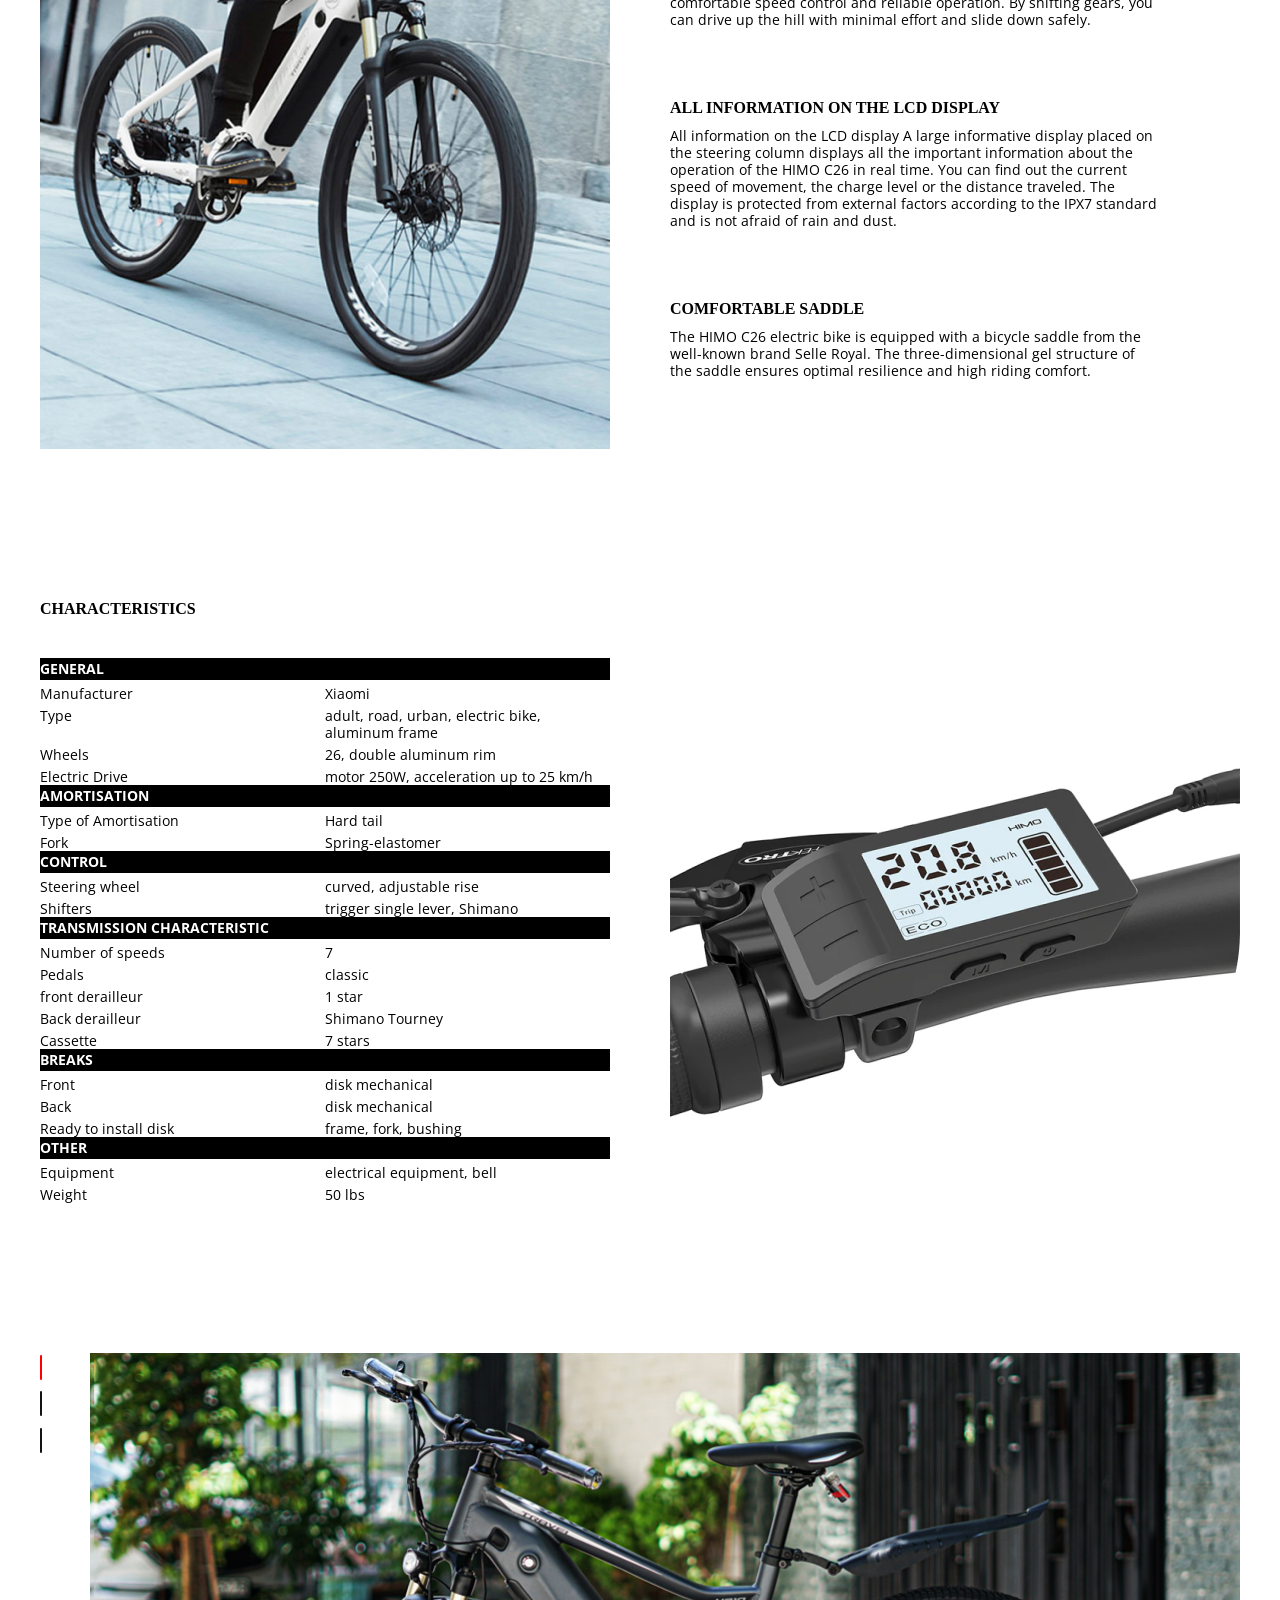
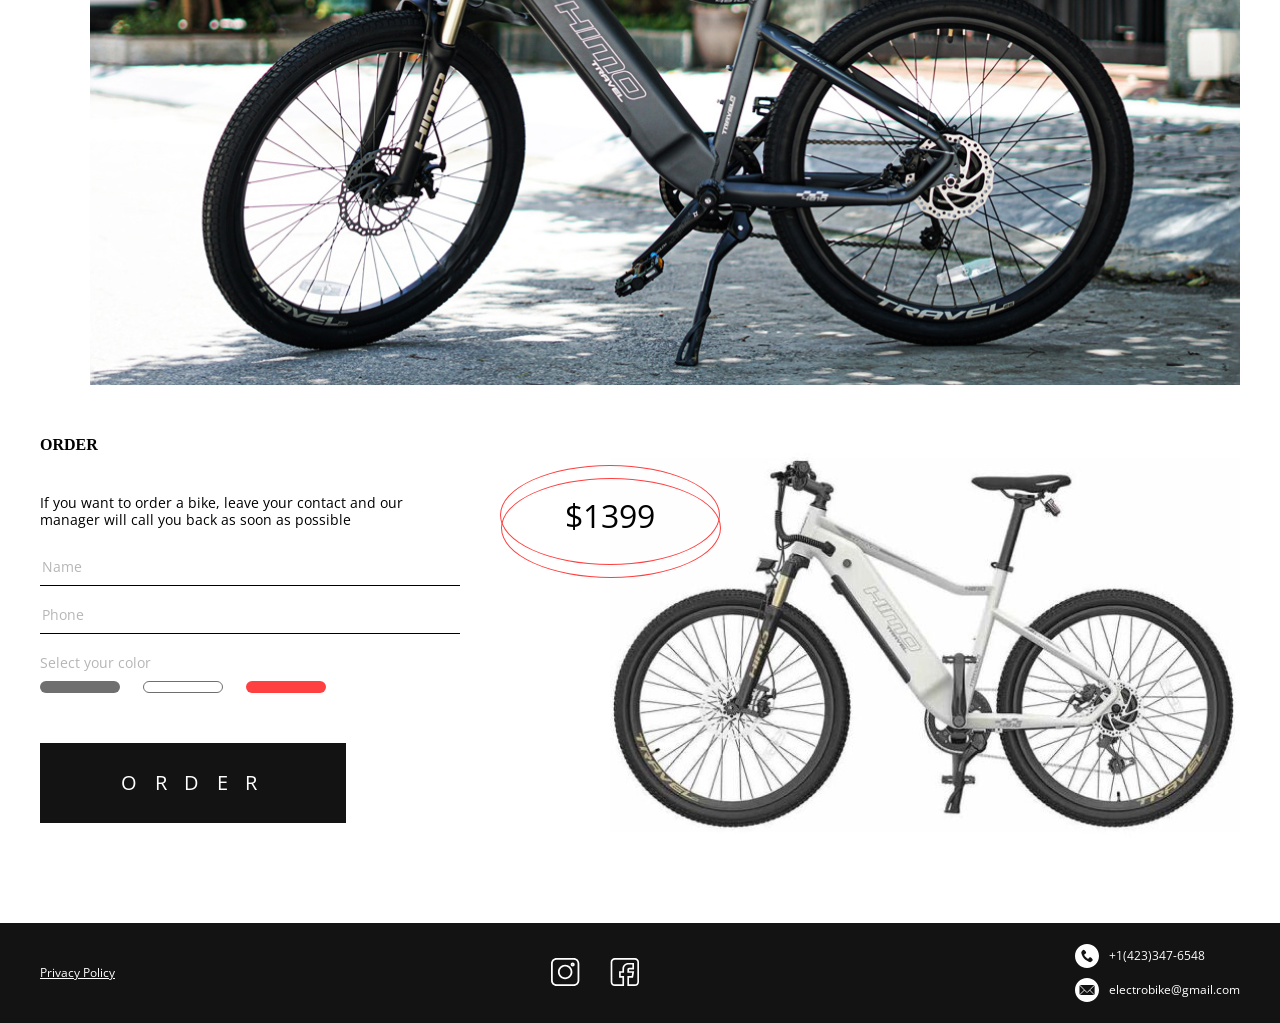
==== commit 34d92c31: "footer ready" ====
--- a/index.html
+++ b/index.html
@@ -132,6 +132,17 @@
 49. in radio; property checked means by default that radio button will be selected once page loaded originaly. 
 
 50. if we use property position: absolute; it will be relate to entire screen, but if this div located inside other div and we apply position: relative to parent div, then child div with property  position: absolute will be position based on size of parent, with the help of left, right
+
+51. For footer or header to apply background-color from edge of the screen to another edge just use parent class, like .footer{} but if only 1200 widht then apply not for container but .footer__inner{background-color:}
+
+52. When align-items: center; we need to specify in that class height, otherwise height will be size of icon, logo...
+
+53. .footer__social-link + .footer__social-link {margin-left: 26px;} if you put padding-left: 26px; then area left of icon up to next icon will be clickable and lead to right icon. 
+
+54. footer: on left Privacy in central social and on right phone & email, we already apply to parent display:flex, so now they on one raw but we need to put phone & email in separate lines we apply to them display: block
+Now they will be below one after another, so we appling : .footer__contacts-link + .footer__contacts-link {margin-top: 10px;}
+
+
 -->
 
 <!DOCTYPE html>
--- a/css/style.css
+++ b/css/style.css
@@ -400,3 +400,44 @@
   line-height: 24px;
   cursor: pointer;
 }
+
+.footer {
+  background-color: #131313;
+}
+
+.footer__inner {
+  display: flex;
+  justify-content: space-between;
+  align-items: center;
+  height: 100px;
+}
+
+.footer__link {
+  color: #fff;
+  text-decoration: underline;
+  font-size: 12px;
+  line-height: 16px;
+}
+
+.footer__social-link + .footer__social-link {
+  margin-left: 26px;
+}
+
+.footer__contacts {
+  color: #fff;
+  font-size: 12px;
+  line-height: 16px;
+}
+
+.footer__contacts-link {
+  display: flex;
+  align-items: center;
+}
+
+.footer__contacts-link + .footer__contacts-link {
+  margin-top: 10px;
+}
+
+.footer__contacts-img {
+  margin-right: 10px;
+}
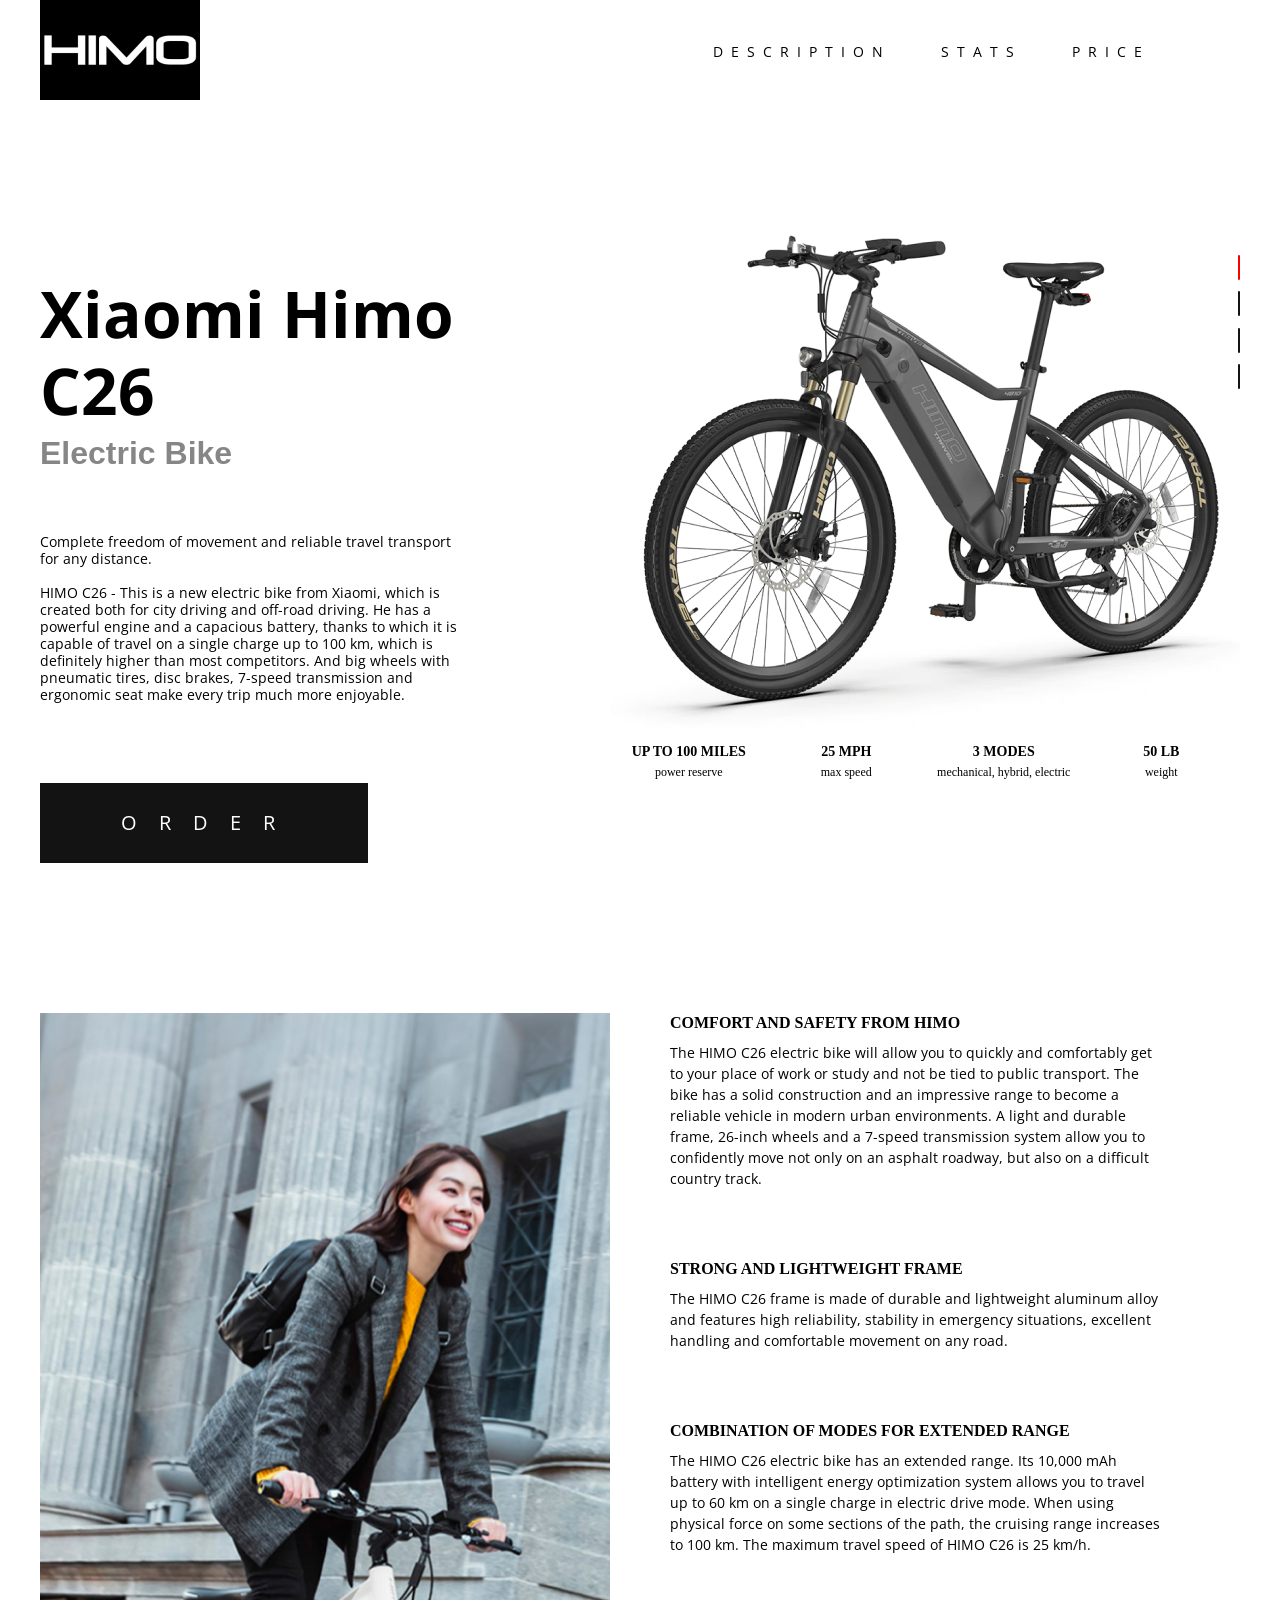
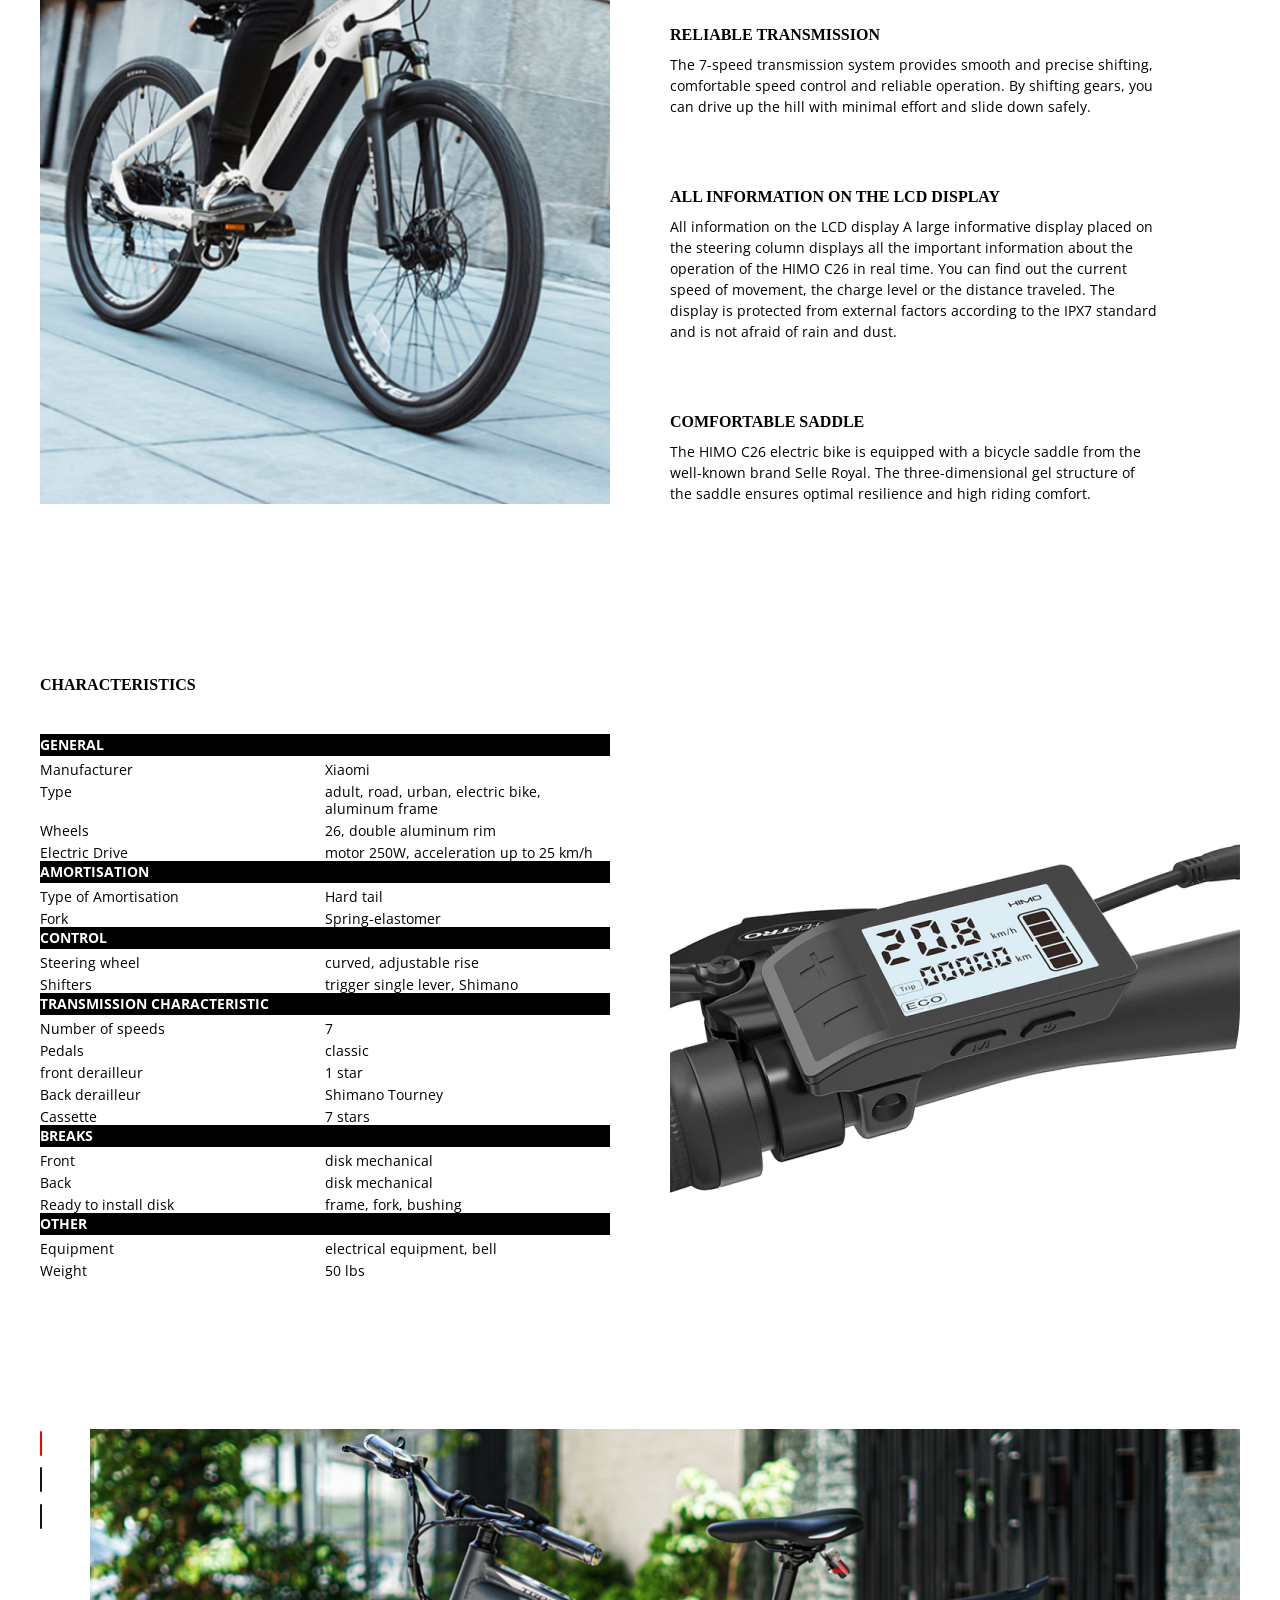
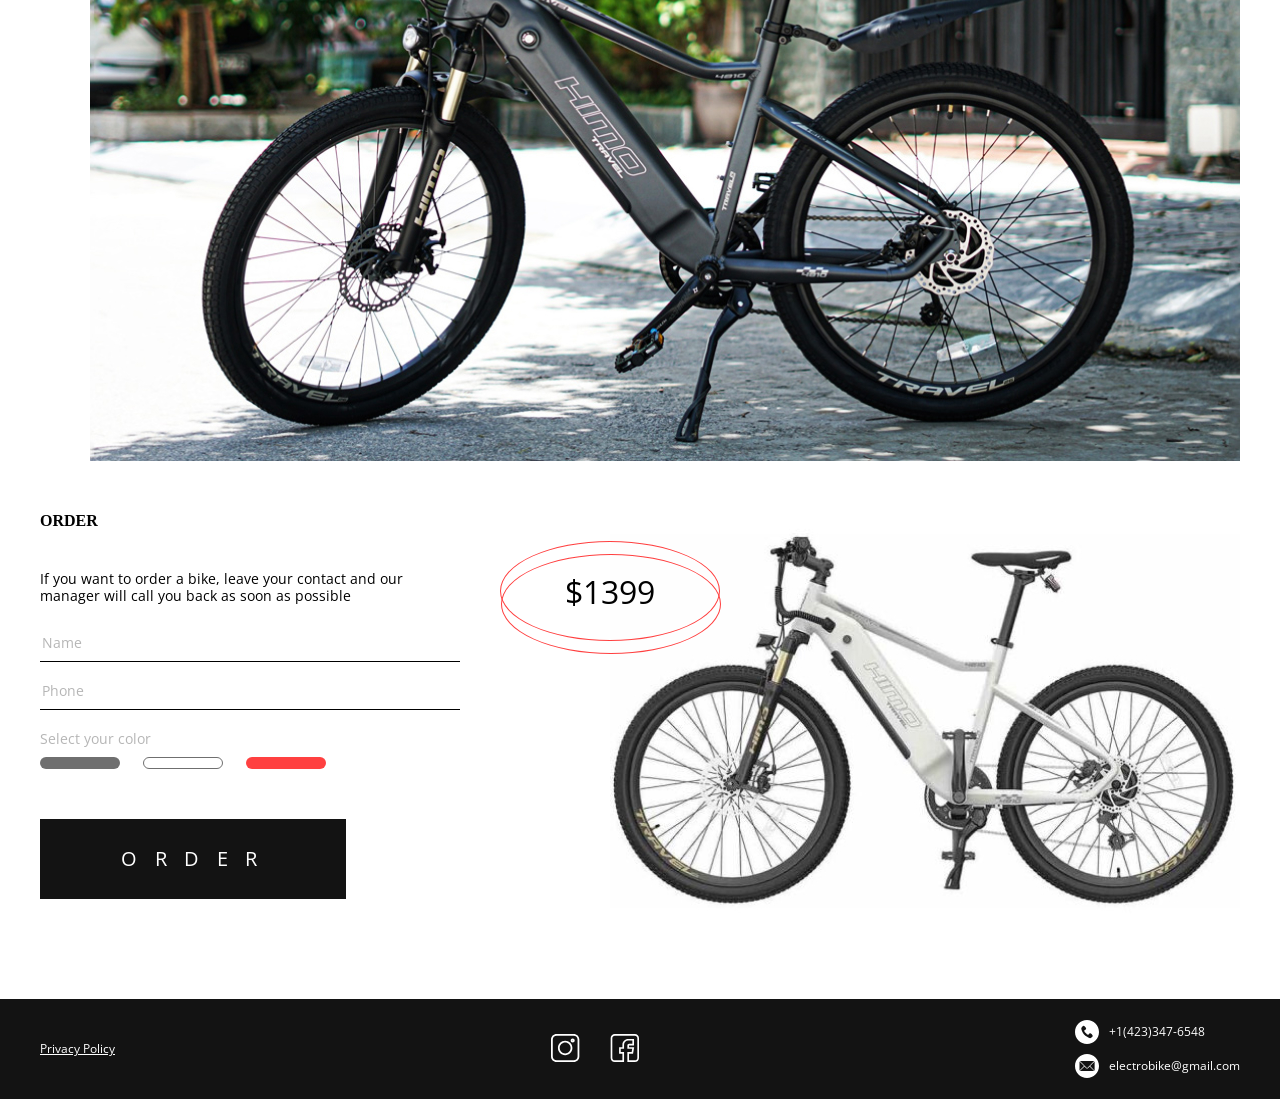
==== commit 403f7eca: "landing is ready" ====
--- a/index.html
+++ b/index.html
@@ -142,7 +142,8 @@
 54. footer: on left Privacy in central social and on right phone & email, we already apply to parent display:flex, so now they on one raw but we need to put phone & email in separate lines we apply to them display: block
 Now they will be below one after another, so we appling : .footer__contacts-link + .footer__contacts-link {margin-top: 10px;}
 
-
+55. navigation on links; we adding id with the same name as class to section and then in a link #id ;<a href="#price" ;;  <section class="price" id="price">
+html {scroll-behavior: smooth;} to make it more smooth transition.
 -->
 
 <!DOCTYPE html>
@@ -172,13 +173,15 @@
           <nav class="menu">
             <ul class="menu__list">
               <li class="menu__item">
-                <a href="" class="menu__link letterSpace">Description</a>
+                <a href="#info" class="menu__link letterSpace">Description</a>
               </li>
               <li class="menu__item">
-                <a href="" class="menu__link letterSpace">Stats</a>
+                <a href="#characteristics" class="menu__link letterSpace"
+                  >Stats</a
+                >
               </li>
               <li class="menu__item">
-                <a href="" class="menu__link letterSpace">Price</a>
+                <a href="#price" class="menu__link letterSpace">Price</a>
               </li>
             </ul>
           </nav>
@@ -193,8 +196,9 @@
             <h3 class="bike__subtitle">Electric Bike</h3>
             <p class="bike__text">
               Complete freedom of movement and reliable travel transport for any
-              distance
+              distance.
             </p>
+            <br />
             <p class="bike__text">
               HIMO C26 - This is a new electric bike from Xiaomi, which is
               created both for city driving and off-road driving. He has a
@@ -204,7 +208,7 @@
               pneumatic tires, disc brakes, 7-speed transmission and ergonomic
               seat make every trip much more enjoyable.
             </p>
-            <a class="bike__link" href="#">Order</a>
+            <a class="bike__link" href="#price">Order</a>
           </div>
           <div class="bike__column bike__column-slider">
             <div class="bike-slider">
@@ -235,7 +239,7 @@
         </div>
       </div>
     </section>
-    <section class="info">
+    <section class="info" id="info">
       <div class="container">
         <!-- for width-->
         <div class="info__inner">
@@ -313,7 +317,7 @@
         </div>
       </div>
     </section>
-    <section class="characteristics">
+    <section class="characteristics" id="characteristics">
       <div class="container">
         <h4>Characteristics</h4>
         <div class="characteristics__inner">
@@ -445,7 +449,7 @@
         </div>
       </div>
     </div>
-    <section class="price">
+    <section class="price" id="price">
       <div class="container">
         <div class="price__inner">
           <form class="form">
--- a/css/style.css
+++ b/css/style.css
@@ -2,6 +2,10 @@
 *::after,
 *::before {
   box-sizing: border-box;
+}
+
+html {
+  scroll-behavior: smooth;
 }
 
 body {
@@ -63,7 +67,7 @@
 }
 
 .bike {
-  padding: 100px 0 150px;
+  padding: 100px 0 0px;
 }
 
 .bike__inner {
@@ -107,6 +111,11 @@
   line-height: 24px;
   letter-spacing: 1.1em;
   text-transform: uppercase;
+  transition: all 0.3s;
+}
+
+.bike__link:hover {
+  background-color: #ff4040;
 }
 
 .letterSpace {
@@ -172,7 +181,8 @@
   text-transform: lowercase;
 }
 .info {
-  margin-bottom: 150px;
+  padding-top: 150px;
+  margin-bottom: 50px;
 }
 .info__inner {
   display: flex;
@@ -202,9 +212,11 @@
 
 .info__item-text {
   min-width: 450px;
+  line-height: 21px;
 }
 
 .characteristics {
+  padding-top: 100px;
   margin-bottom: 150px;
 }
 
@@ -399,6 +411,11 @@
   font-size: 20px;
   line-height: 24px;
   cursor: pointer;
+  transition: all 0.3s;
+}
+
+.form__btn:hover {
+  background-color: #ff4040;
 }
 
 .footer {
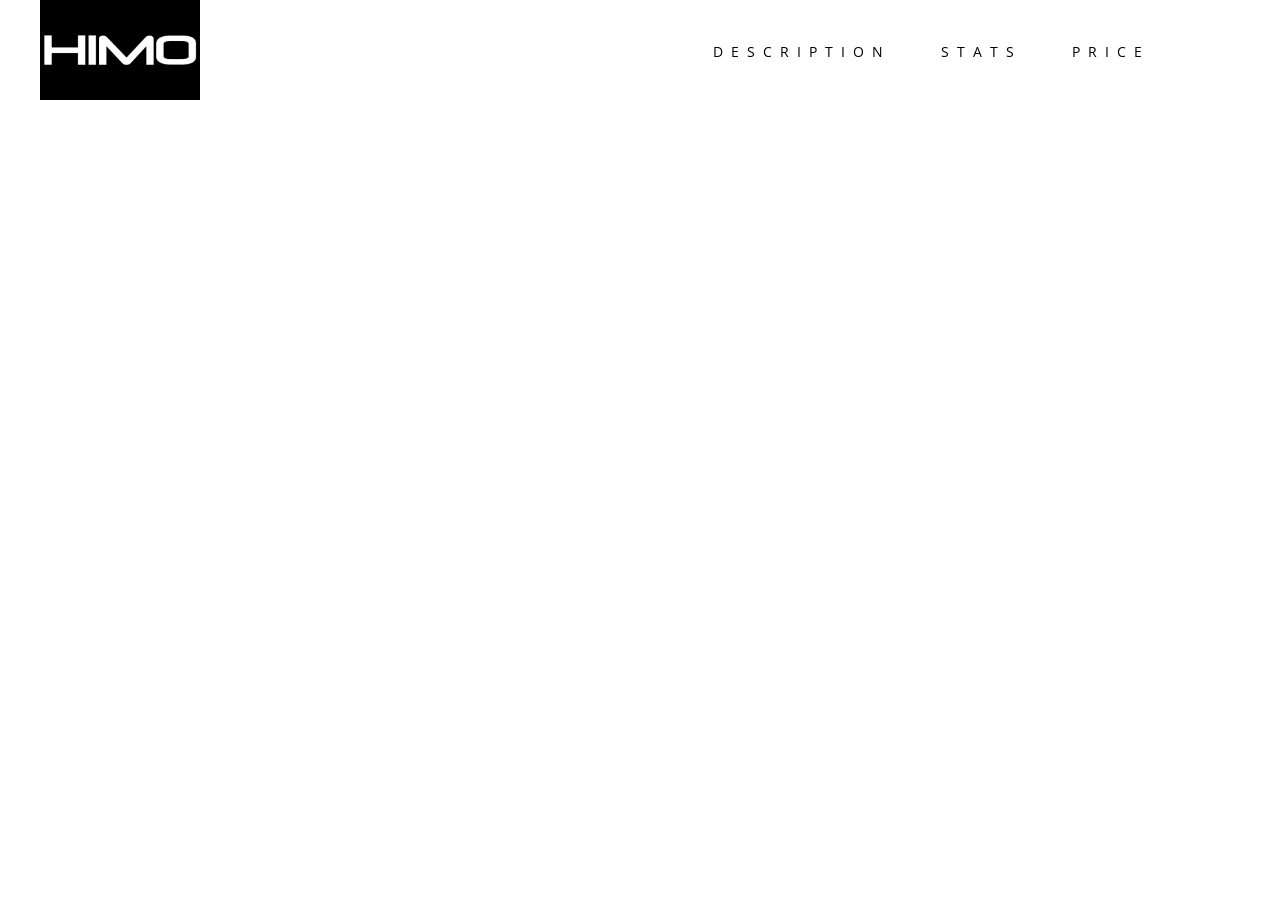
==== commit fe091c57: "media for header" ====
--- a/index.html
+++ b/index.html
@@ -188,6 +188,7 @@
         </div>
       </div>
     </header>
+    <!--  
     <section class="bike">
       <div class="container">
         <div class="bike__inner">
@@ -241,9 +242,9 @@
     </section>
     <section class="info" id="info">
       <div class="container">
-        <!-- for width-->
+       
         <div class="info__inner">
-          <!--2 parts: img & text-->
+         
           <img class="info__img" src="images/info-img.jpg" alt="" />
           <div class="info__list">
             <div class="info__item">
@@ -540,6 +541,7 @@
         </div>
       </div>
     </footer>
+  -->
     <script src="https://ajax.googleapis.com/ajax/libs/jquery/3.6.0/jquery.min.js"></script>
     <script src="js/slick.min.js"></script>
     <script src="js/main.js"></script>
--- a/css/style.css
+++ b/css/style.css
@@ -458,3 +458,46 @@
 .footer__contacts-img {
   margin-right: 10px;
 }
+
+@media (max-width: 991px) {
+  .menu {
+    margin-right: 0px;
+  }
+}
+
+@media (max-width: 640px) {
+  .header__inner {
+    display: block;
+    text-align: center;
+  }
+  .menu {
+    margin-top: 50px;
+  }
+  .menu__list {
+    justify-content: space-evenly;
+  }
+  .menu__item + .menu__item {
+    padding-left: 0;
+  }
+  .menu__link {
+    padding: 25px, 20px;
+  }
+}
+
+@media (max-width: 460px) {
+  .menu__list {
+    justify-content: space-between;
+  }
+  .menu__link {
+    padding: 25px, 0px;
+  }
+}
+
+@media (max-width: 340px) {
+  .menu {
+    margin-top: 30px;
+  }
+  .menu__link {
+    font-size: 12px;
+  }
+}
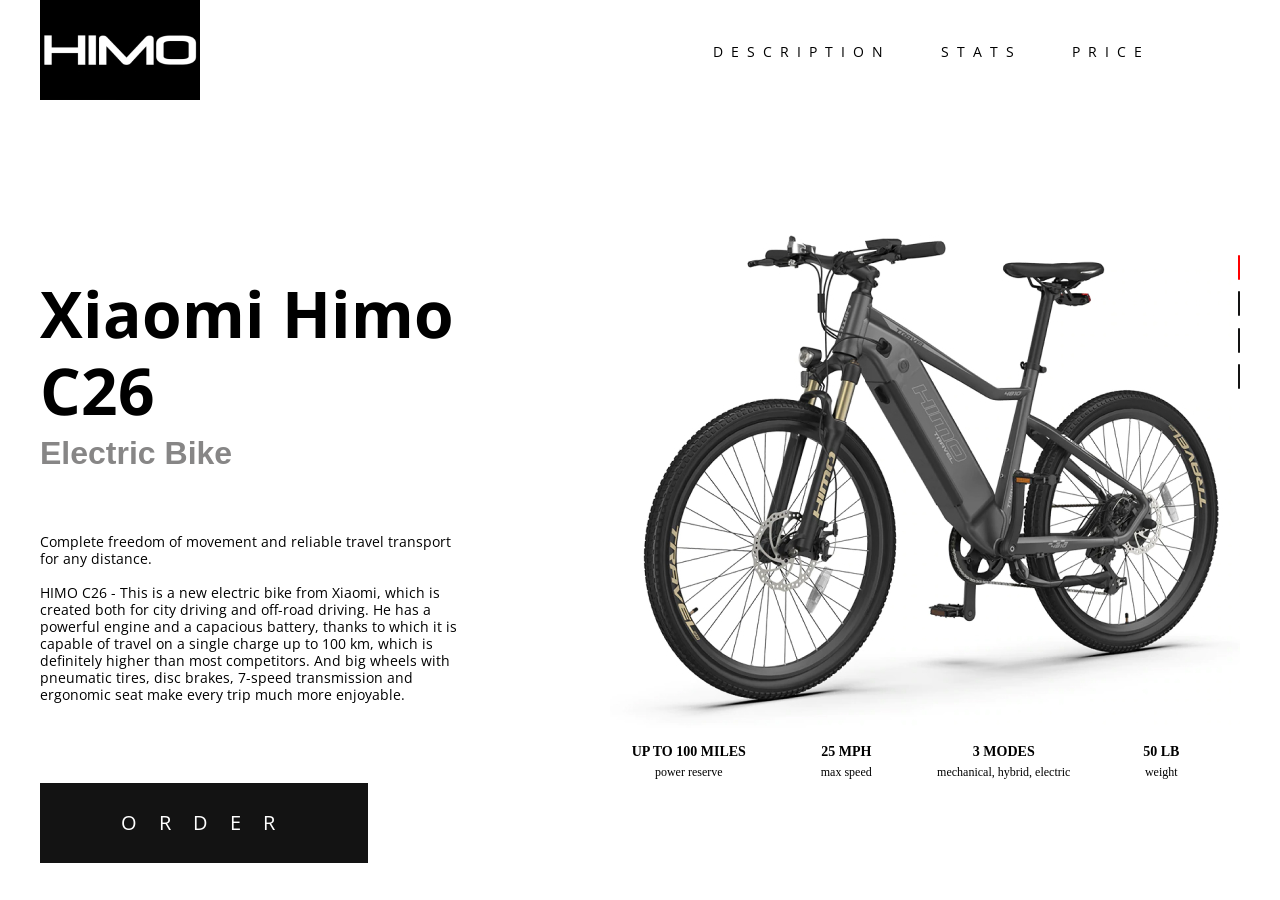
==== commit f9592d92: "media for main" ====
--- a/index.html
+++ b/index.html
@@ -188,7 +188,7 @@
         </div>
       </div>
     </header>
-    <!--  
+
     <section class="bike">
       <div class="container">
         <div class="bike__inner">
@@ -240,11 +240,12 @@
         </div>
       </div>
     </section>
+    <!--  
     <section class="info" id="info">
       <div class="container">
        
         <div class="info__inner">
-         
+     
           <img class="info__img" src="images/info-img.jpg" alt="" />
           <div class="info__list">
             <div class="info__item">
--- a/css/style.css
+++ b/css/style.css
@@ -459,9 +459,51 @@
   margin-right: 10px;
 }
 
+@media (max-width: 1100px) {
+  .bike__inner {
+    flex-wrap: wrap;
+  }
+  .bike__text {
+    max-width: 100%;
+  }
+  .bike {
+    padding: 0;
+  }
+  .bike__link {
+    margin-top: 30px;
+  }
+  .bike__column {
+    margin-bottom: 30px;
+  }
+  .bike__column-slider {
+    min-width: 100%;
+    margin-left: 0;
+  }
+}
+
 @media (max-width: 991px) {
   .menu {
     margin-right: 0px;
+  }
+}
+
+@media (max-width: 670px) {
+  .bike__title {
+    font-size: 44px;
+    line-height: 57px;
+    margin: 30px 0 5px;
+  }
+  .bike__subtitle {
+    margin: 0 0 30px;
+    font-size: 22px;
+    line-height: 29px;
+  }
+  .bike__list {
+    flex-wrap: wrap;
+  }
+  .bike__list-item {
+    width: 50%;
+    margin-bottom: 15px;
   }
 }
 
@@ -491,6 +533,10 @@
   .menu__link {
     padding: 25px, 0px;
   }
+  .bike__link {
+    padding: 15px;
+    letter-spacing: 0.9em;
+  }
 }
 
 @media (max-width: 340px) {
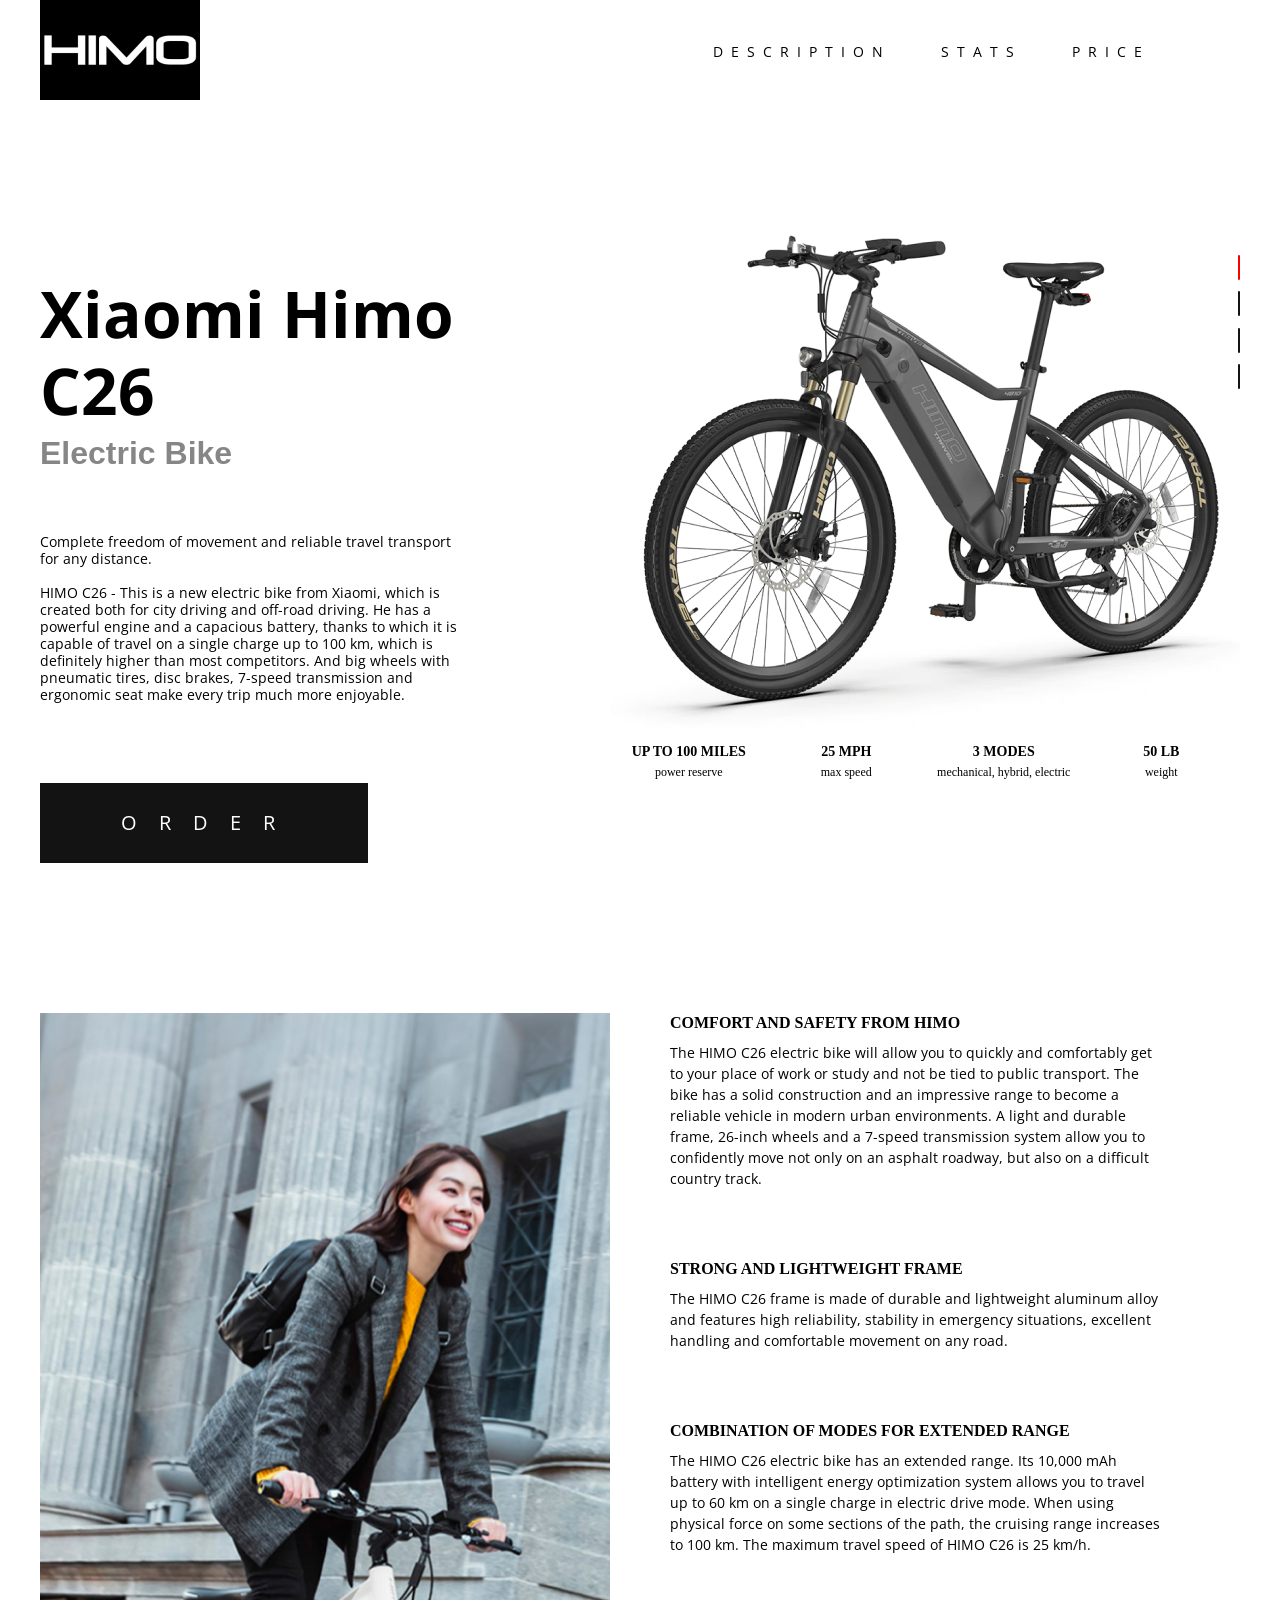
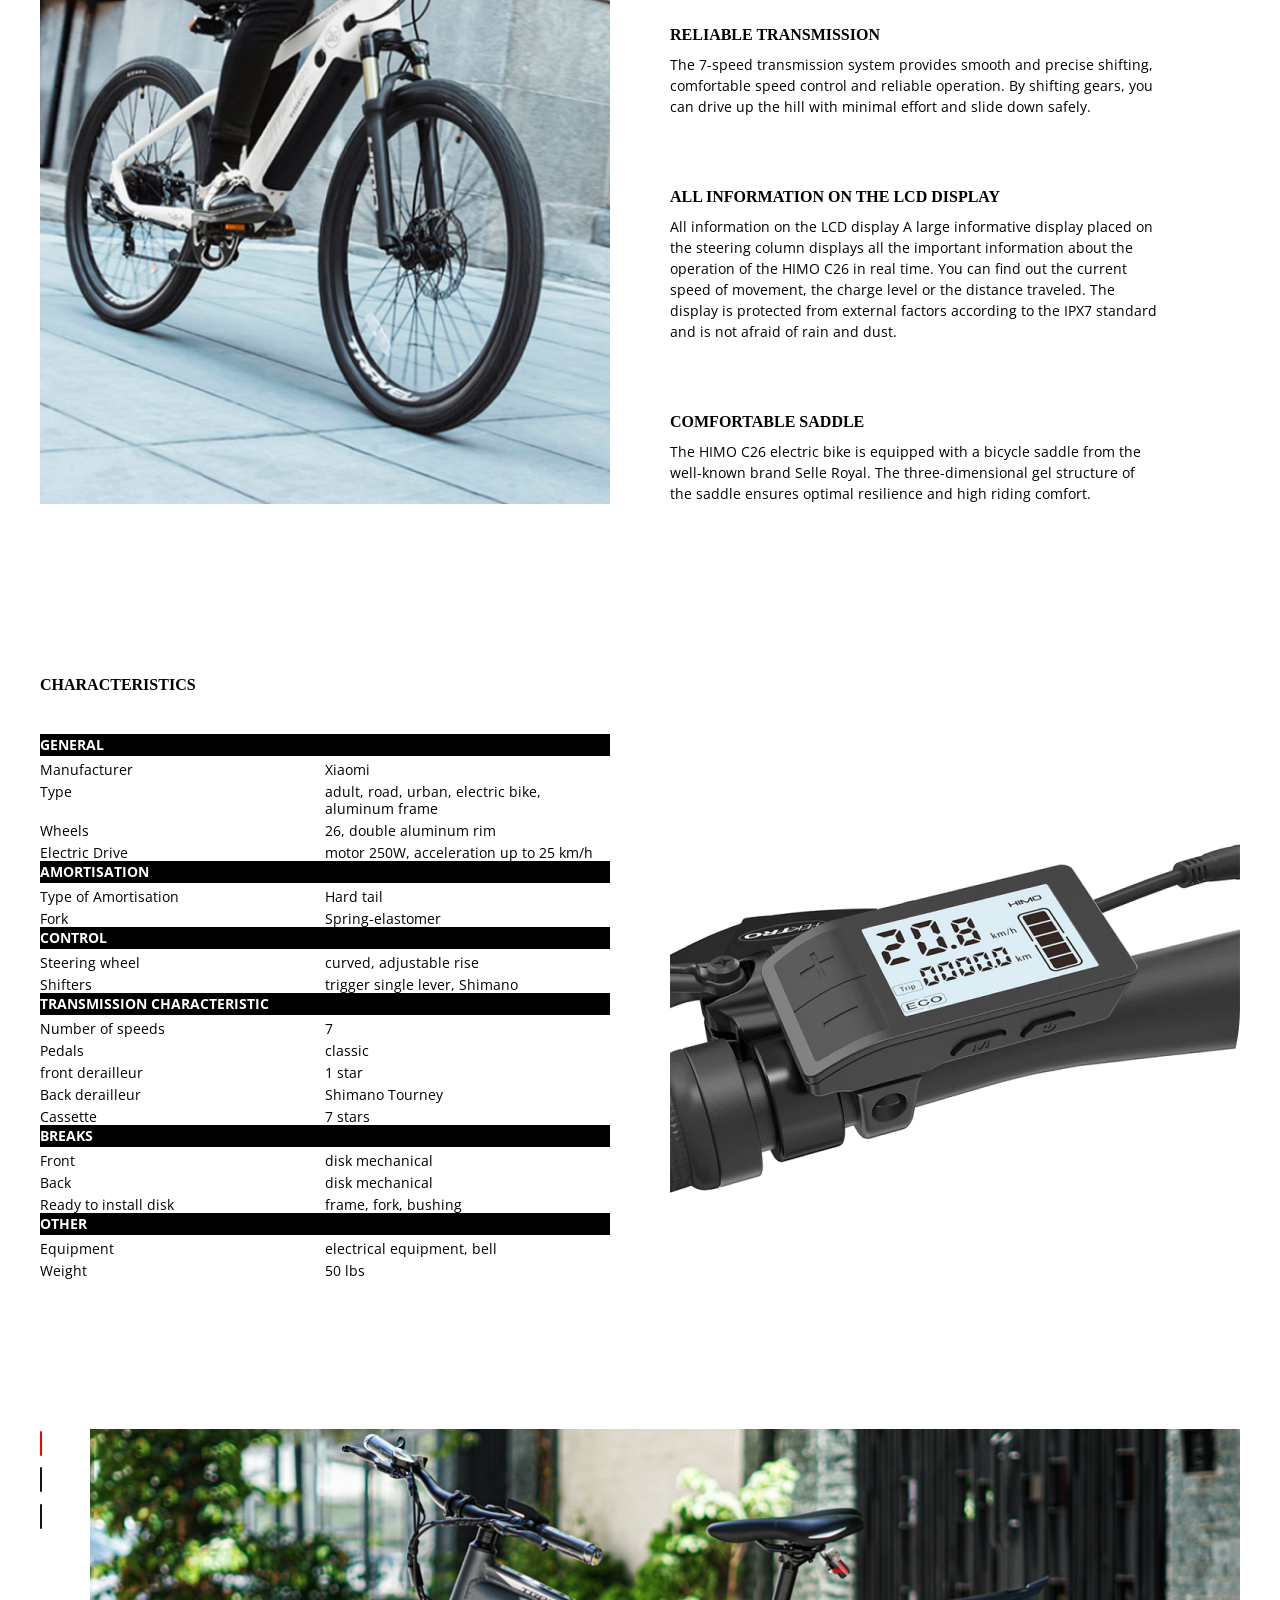
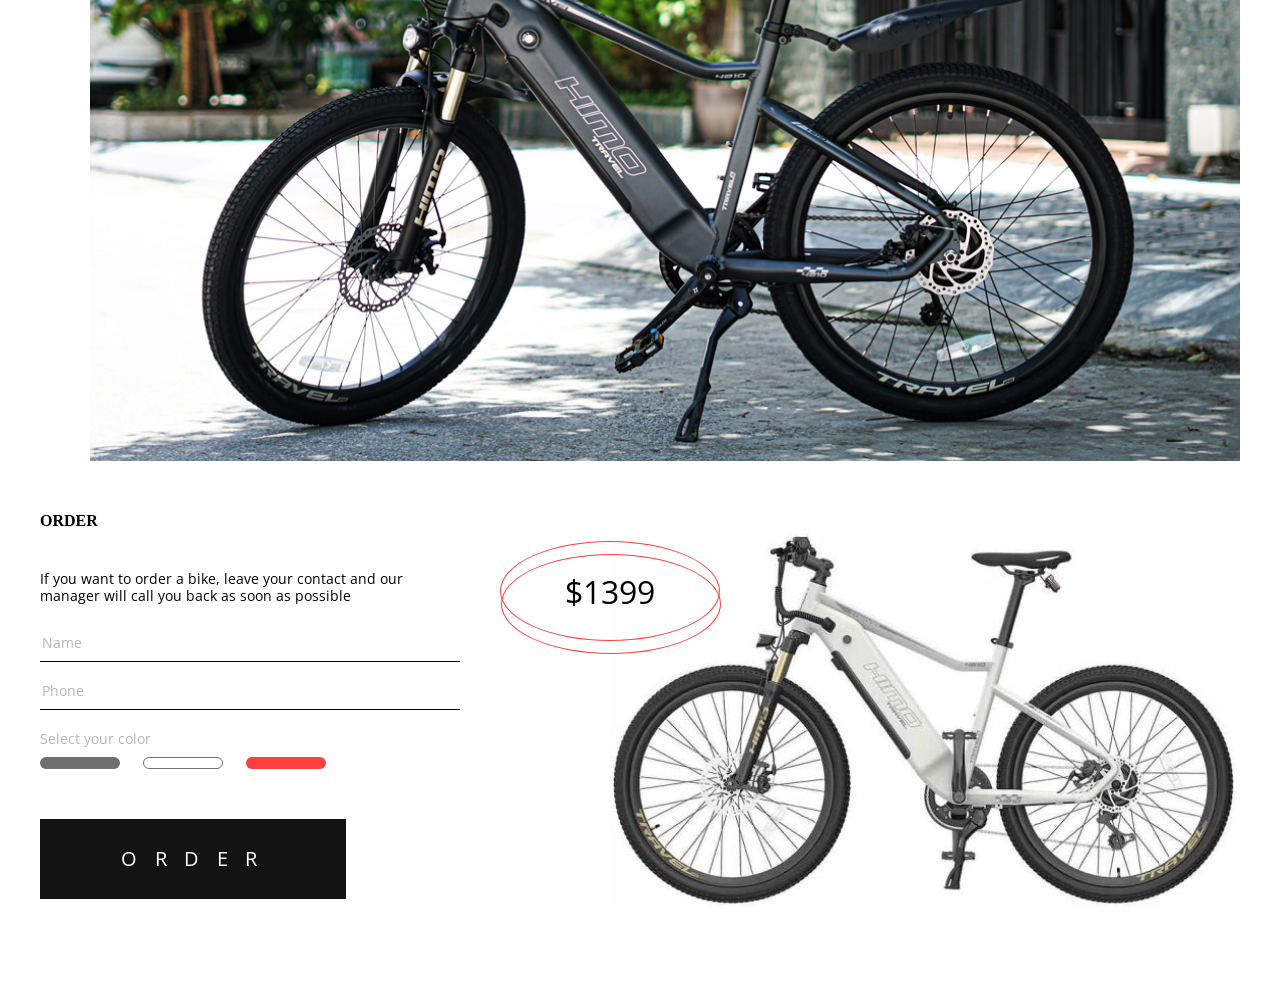
==== commit 4e1bcce5: "media for order" ====
--- a/index.html
+++ b/index.html
@@ -240,12 +240,10 @@
         </div>
       </div>
     </section>
-    <!--  
+
     <section class="info" id="info">
       <div class="container">
-       
         <div class="info__inner">
-     
           <img class="info__img" src="images/info-img.jpg" alt="" />
           <div class="info__list">
             <div class="info__item">
@@ -319,6 +317,7 @@
         </div>
       </div>
     </section>
+
     <section class="characteristics" id="characteristics">
       <div class="container">
         <h4>Characteristics</h4>
@@ -436,6 +435,7 @@
         </div>
       </div>
     </section>
+
     <div class="slider">
       <div class="container">
         <div class="slider__items">
@@ -451,6 +451,7 @@
         </div>
       </div>
     </div>
+
     <section class="price" id="price">
       <div class="container">
         <div class="price__inner">
@@ -511,6 +512,7 @@
         </div>
       </div>
     </section>
+    <!-- 
     <footer class="footer">
       <div class="container">
         <div class="footer__inner">
--- a/css/style.css
+++ b/css/style.css
@@ -459,7 +459,19 @@
   margin-right: 10px;
 }
 
+@media (max-width: 1140px) {
+  .form__bike-img {
+    width: 500px;
+  }
+  .form__bike {
+    top: 45px;
+  }
+}
+
 @media (max-width: 1100px) {
+  .price {
+    margin-bottom: 50px;
+  }
   .bike__inner {
     flex-wrap: wrap;
   }
@@ -468,6 +480,14 @@
   }
   .bike {
     padding: 0;
+  }
+  .characteristics {
+    padding-top: 50px;
+    margin-bottom: 50px;
+  }
+  .slider__img {
+    object-fit: cover;
+    height: 450px;
   }
   .bike__link {
     margin-top: 30px;
@@ -484,6 +504,50 @@
 @media (max-width: 991px) {
   .menu {
     margin-right: 0px;
+  }
+  .characteristics__inner {
+    flex-wrap: wrap;
+  }
+  .characteristics__img {
+    order: -1;
+    width: 100%;
+    margin-bottom: 30px;
+  }
+  .characteristics__items {
+    flex-basis: 100%;
+    margin-right: 0px;
+  }
+  .characteristics__name {
+    flex-basis: 50%;
+  }
+  .characteristics__descr {
+    flex-basis: 50%;
+  }
+  .form__label-box {
+    margin-bottom: 300px;
+  }
+  .form__bike {
+    top: auto;
+    bottom: 85px;
+    left: 0;
+    right: auto;
+  }
+  .form__bike-img {
+    width: 430px;
+  }
+  .form__bike-price {
+    right: -20%;
+    transform: translateX(100%);
+    left: auto;
+    top: 0;
+  }
+}
+
+@media (max-width: 870px) {
+  .form__bike-price {
+    right: 0;
+    top: -40px;
+    transform: translateX(50%);
   }
 }
 
@@ -505,6 +569,18 @@
     width: 50%;
     margin-bottom: 15px;
   }
+  .info__img {
+    display: none;
+  }
+  .info__list {
+    flex-basis: 100%;
+  }
+  .info__list-text {
+    max-width: 100%;
+  }
+  .info {
+    padding-top: 50px;
+  }
 }
 
 @media (max-width: 640px) {
@@ -524,6 +600,33 @@
   .menu__link {
     padding: 25px, 20px;
   }
+  .info__item + .info__item {
+    padding-top: 25px;
+  }
+  .slider__img {
+    height: 250px;
+  }
+  .slider__item {
+    padding-left: 10px;
+  }
+}
+
+@media (max-width: 580px) {
+  .form__bike-price {
+    right: auto;
+    top: 50px;
+    transform: translateX(0%);
+    left: 0;
+    display: block;
+    font-size: 18px;
+    border: none;
+  }
+  .form__bike-price::after {
+    display: none;
+  }
+  .form__bike {
+    bottom: 80px;
+  }
 }
 
 @media (max-width: 460px) {
@@ -533,9 +636,32 @@
   .menu__link {
     padding: 25px, 0px;
   }
-  .bike__link {
+  .bike__link,
+  .form__btn {
     padding: 15px;
     letter-spacing: 0.9em;
+  }
+  .form__bike {
+    bottom: 50px;
+    right: 0;
+  }
+  .form__bike-img {
+    width: 270px;
+  }
+  .form__label-box {
+    margin-bottom: 200px;
+  }
+  .price__inner {
+    text-align: center;
+  }
+  .form__text {
+    min-width: 100%;
+  }
+  .form__label-box {
+    justify-content: center;
+  }
+  .slider {
+    display: none;
   }
 }
 
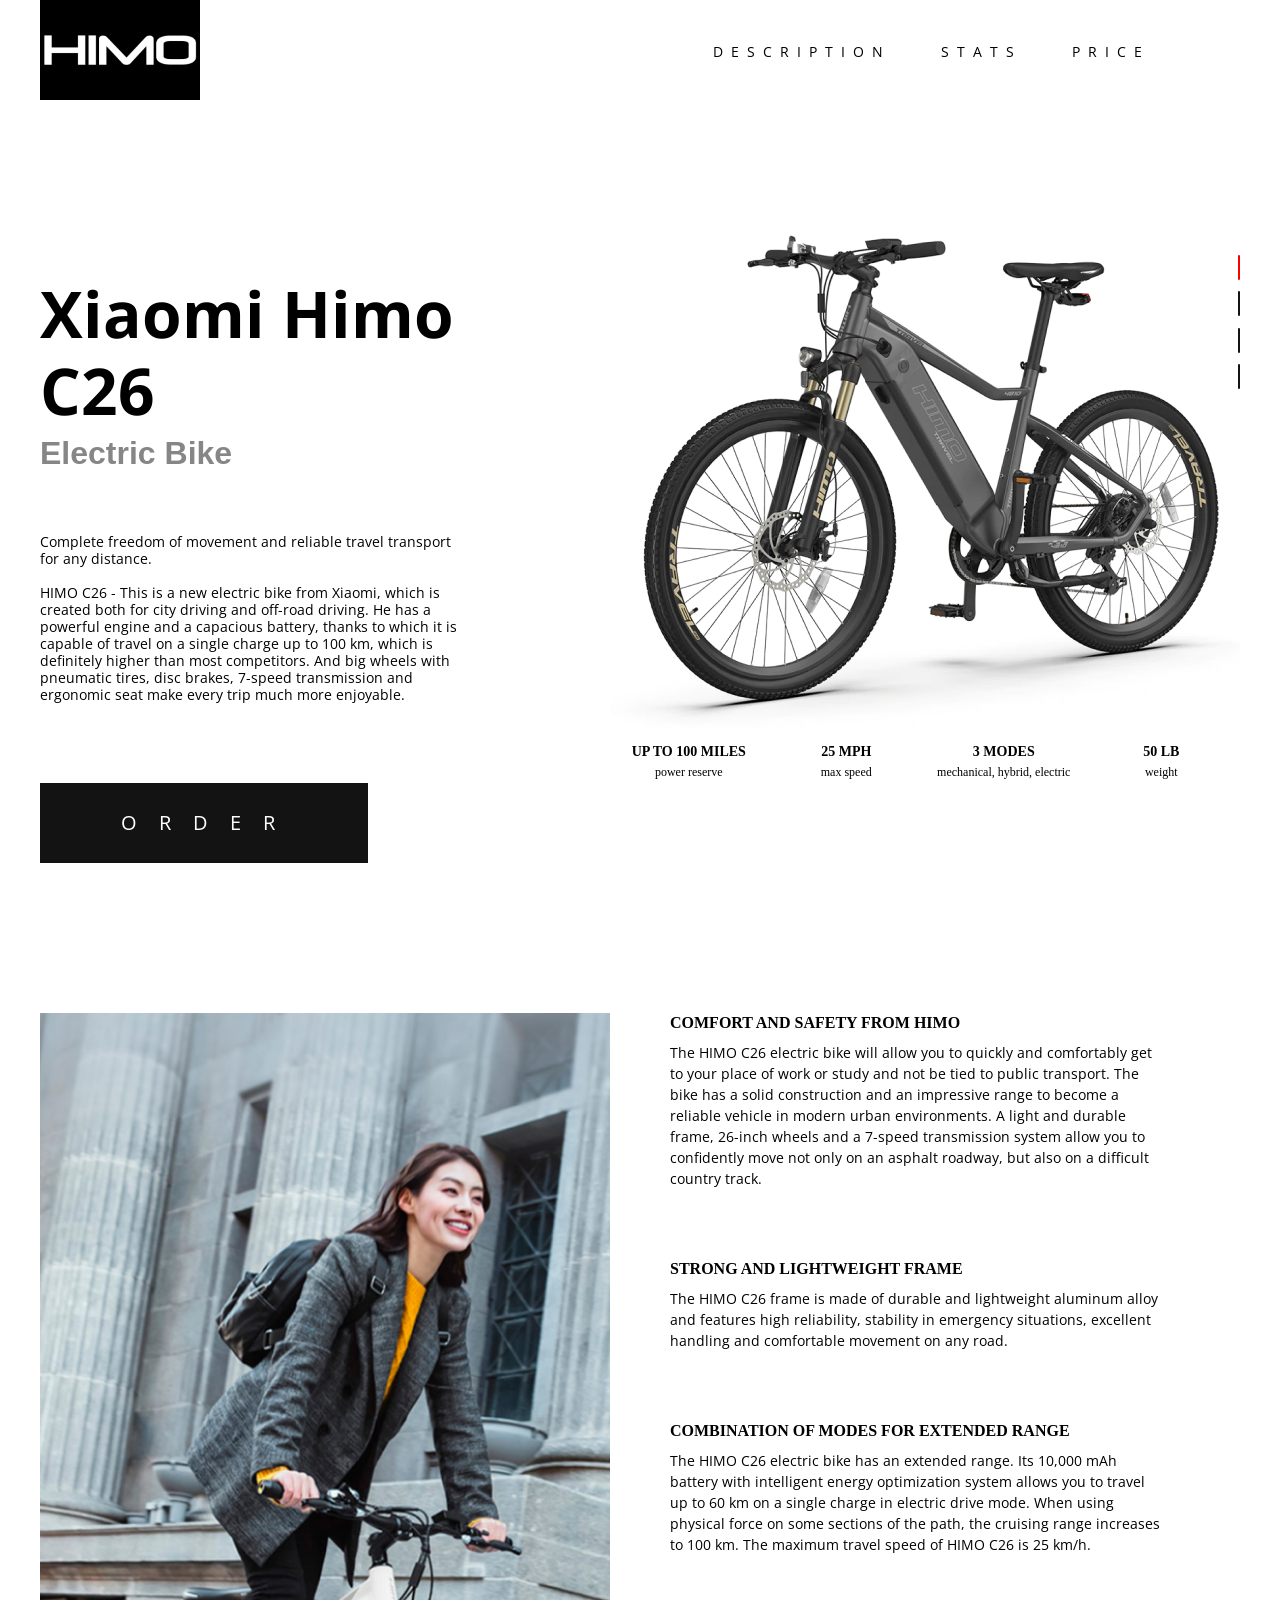
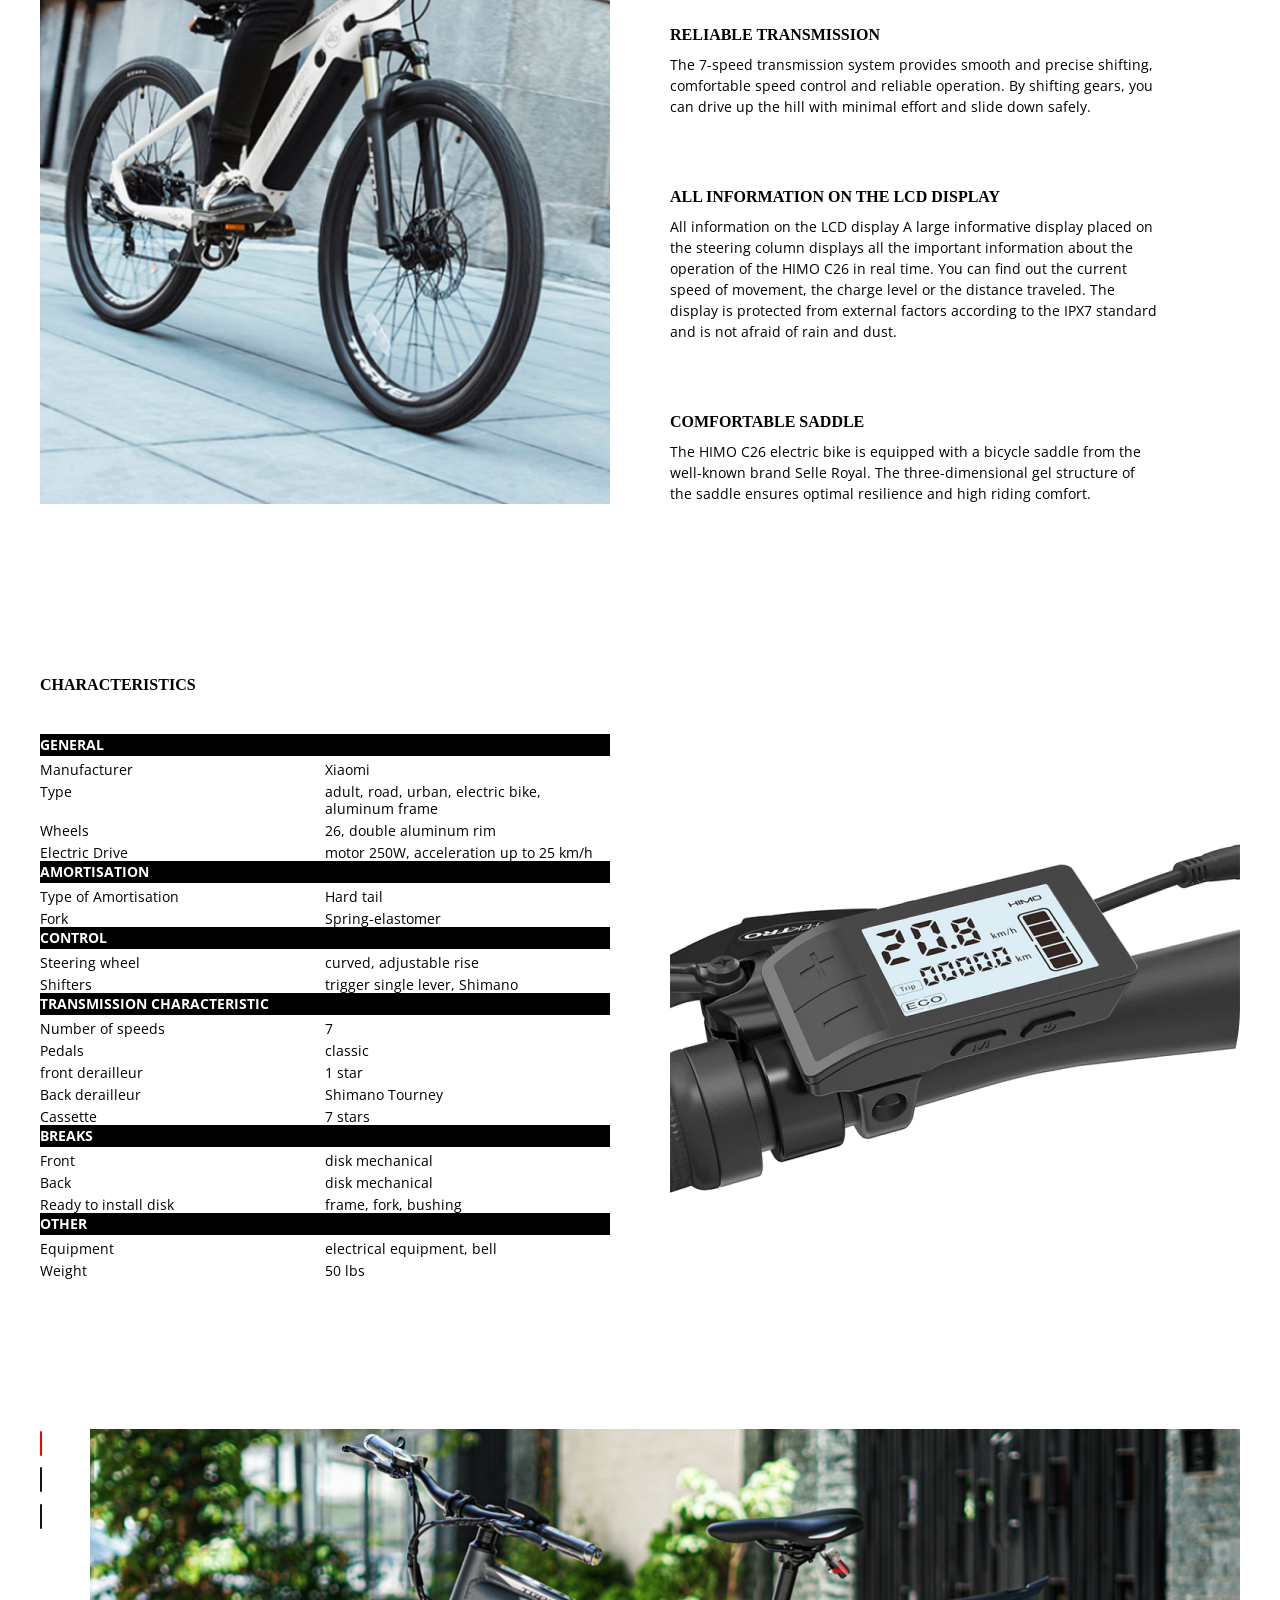
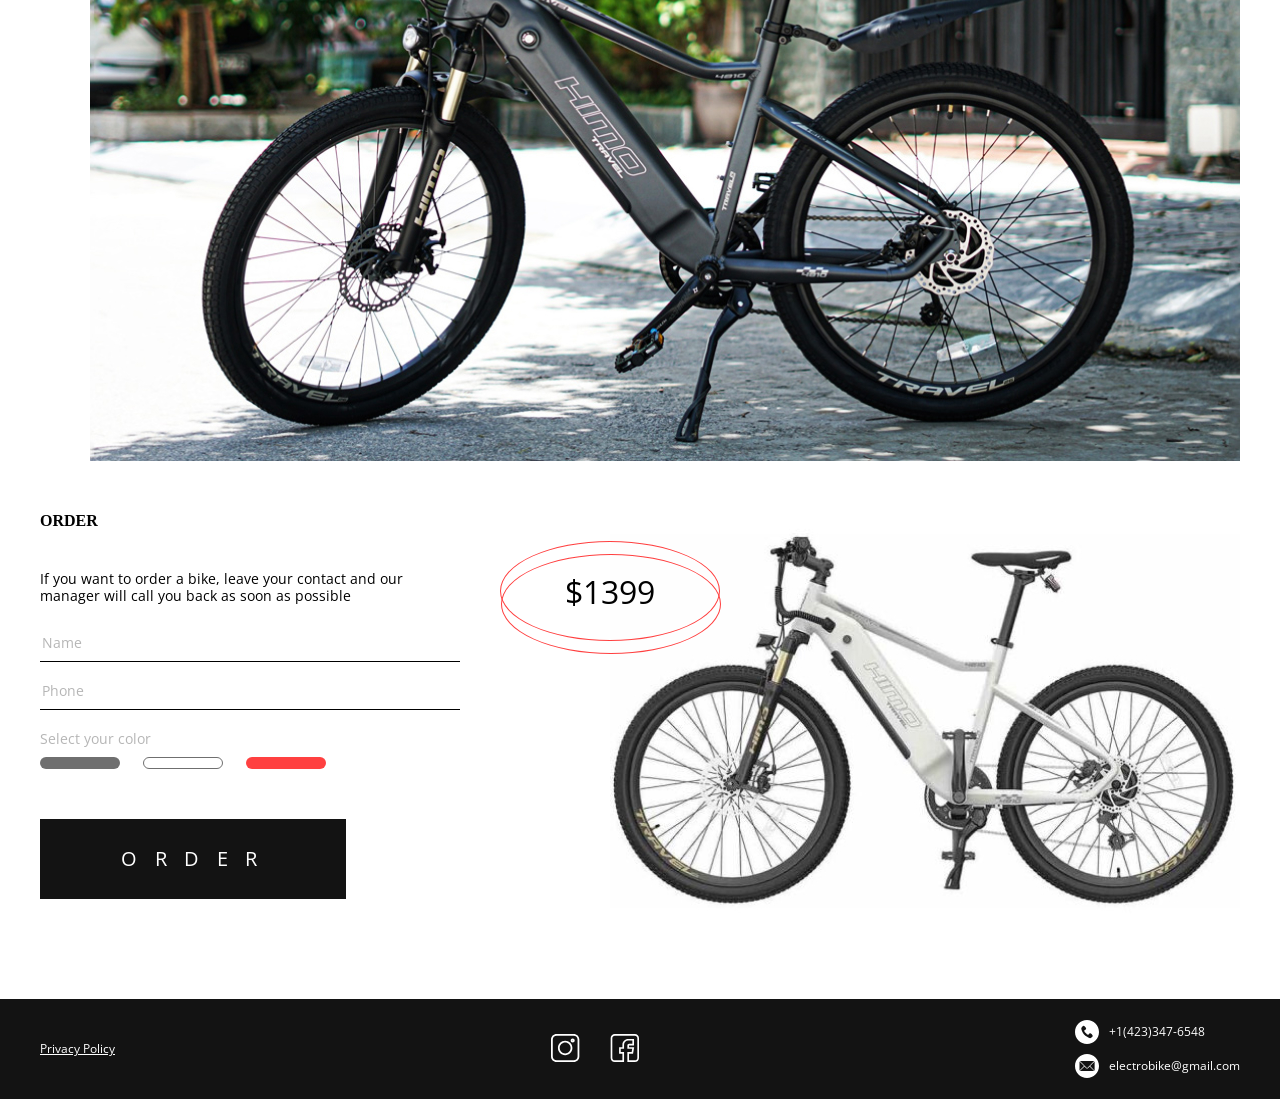
==== commit 7264a578: "media for footer" ====
--- a/index.html
+++ b/index.html
@@ -512,7 +512,7 @@
         </div>
       </div>
     </section>
-    <!-- 
+
     <footer class="footer">
       <div class="container">
         <div class="footer__inner">
@@ -544,7 +544,7 @@
         </div>
       </div>
     </footer>
-  -->
+
     <script src="https://ajax.googleapis.com/ajax/libs/jquery/3.6.0/jquery.min.js"></script>
     <script src="js/slick.min.js"></script>
     <script src="js/main.js"></script>
--- a/css/style.css
+++ b/css/style.css
@@ -627,6 +627,20 @@
   .form__bike {
     bottom: 80px;
   }
+  .footer__inner {
+    display: block;
+    padding: 15px 0;
+    height: auto;
+    text-align: center;
+  }
+  .footer__social {
+    padding: 15px 0;
+  }
+  .footer__contacts {
+    display: flex;
+    flex-direction: column;
+    align-items: center;
+  }
 }
 
 @media (max-width: 460px) {
